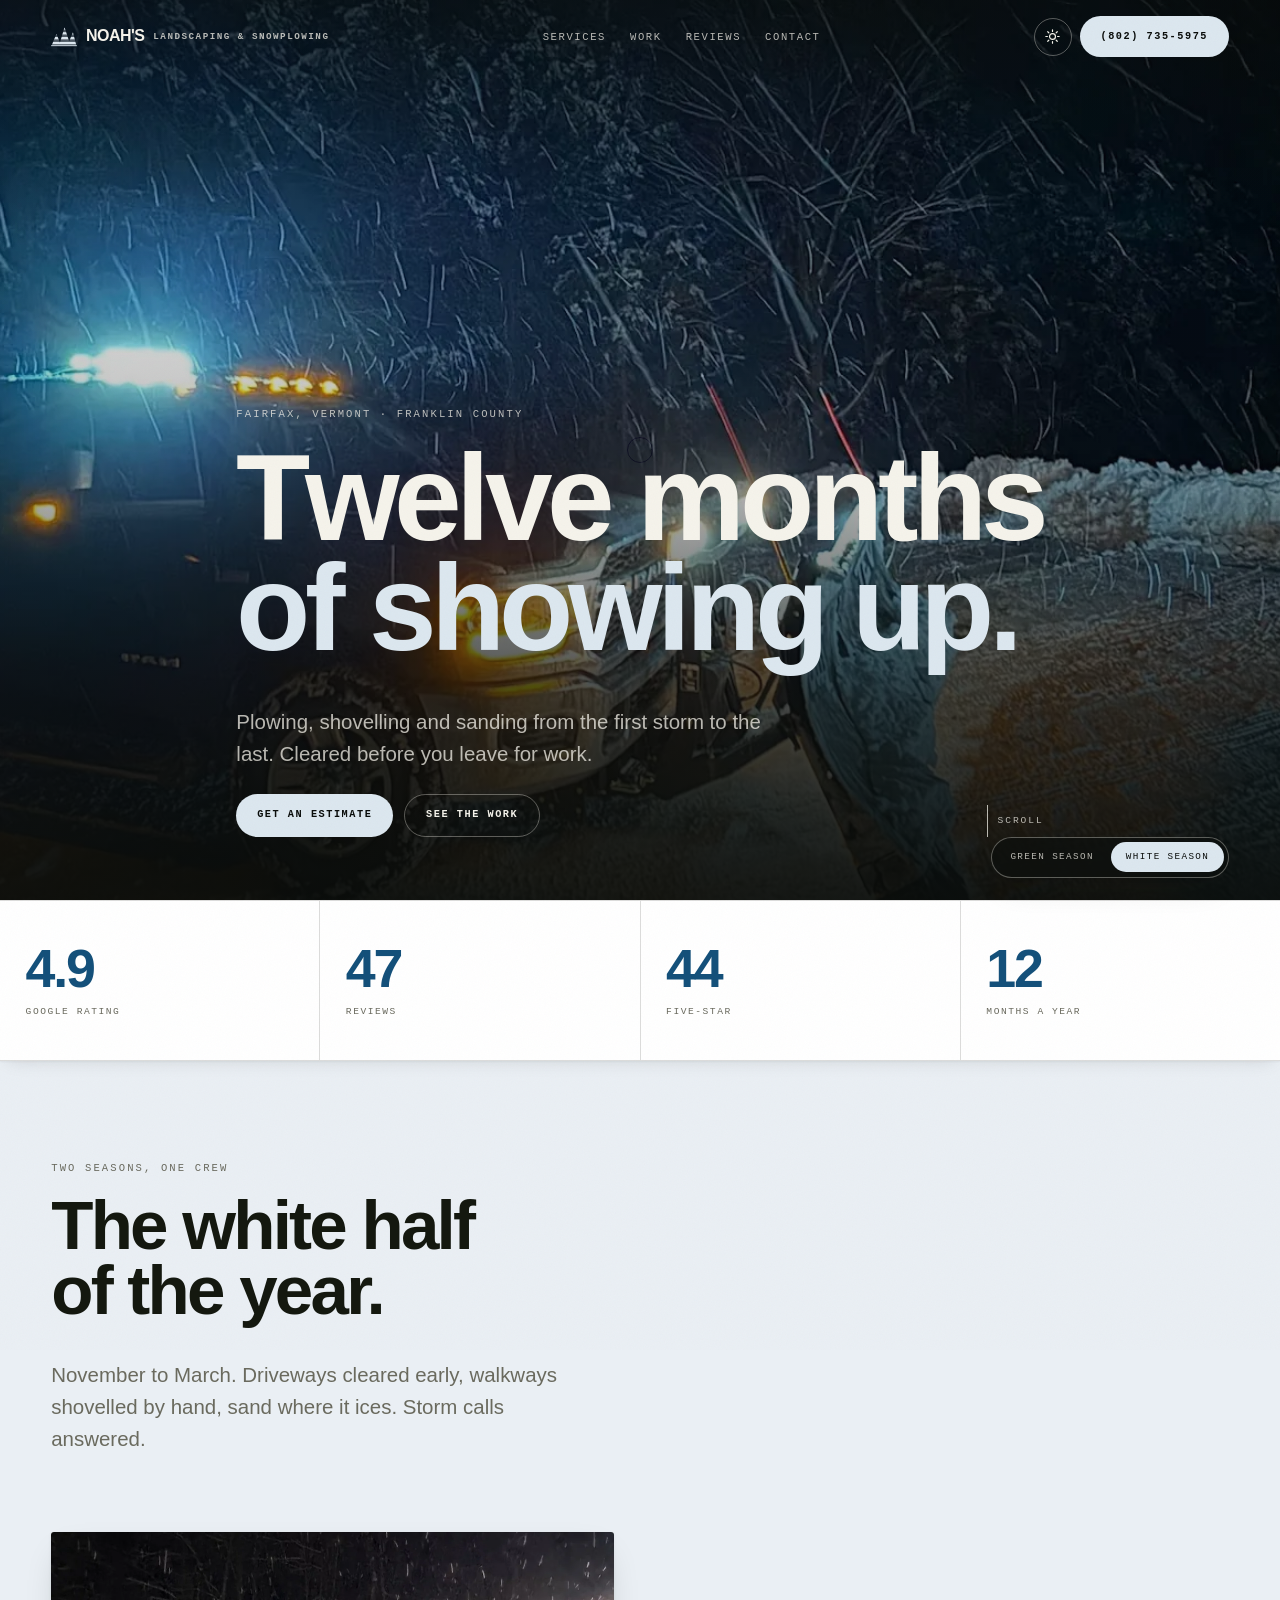
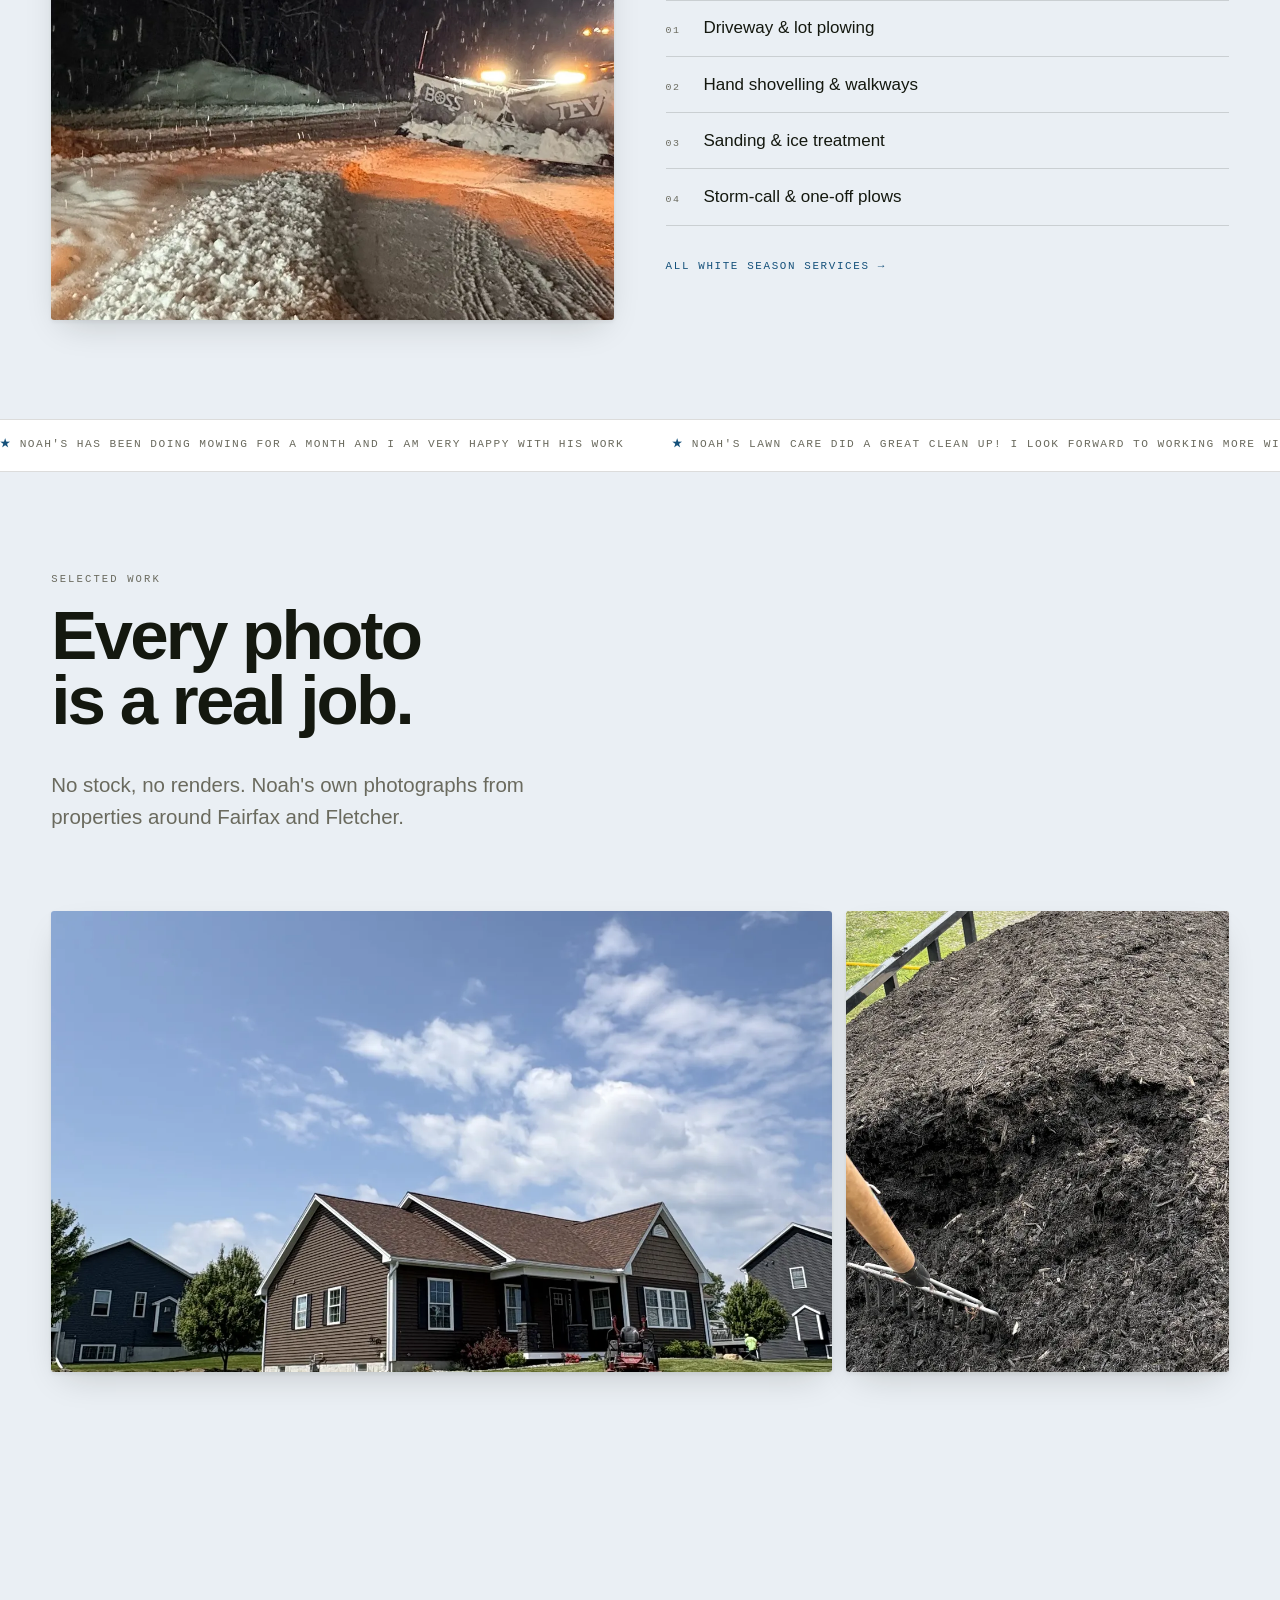
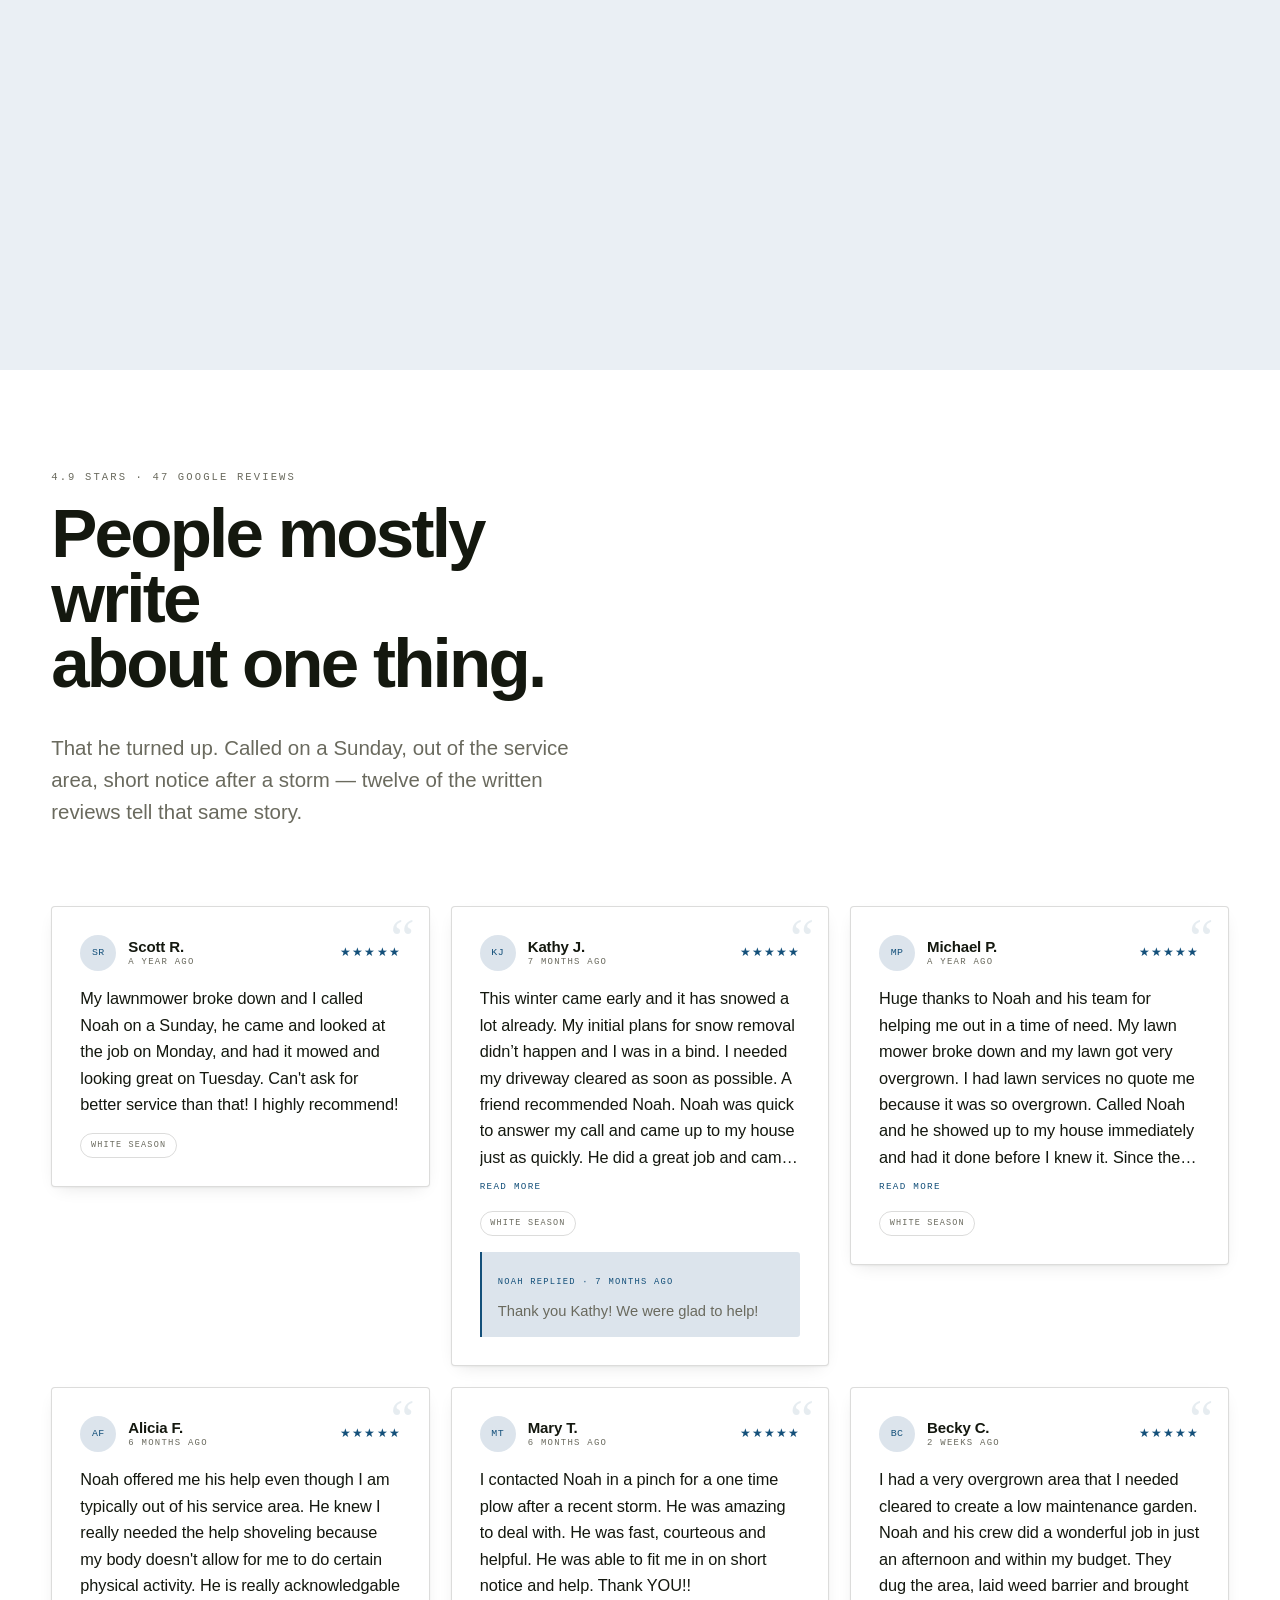
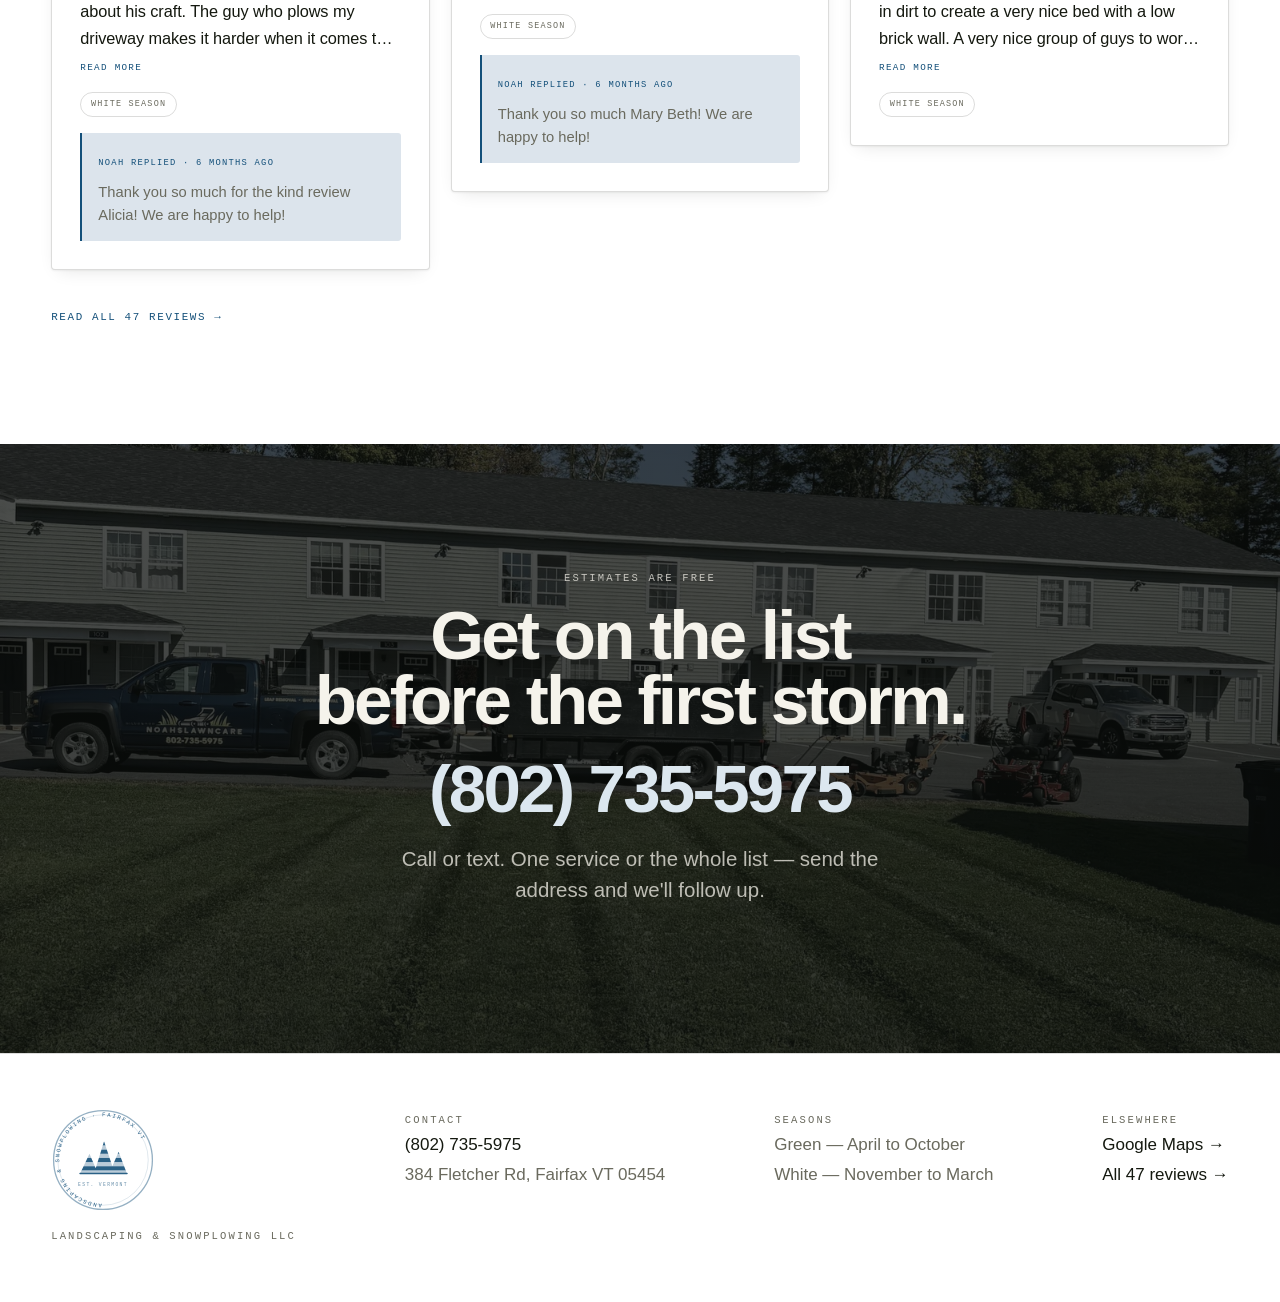
==== site/index.html @ ab706351 "Brand, site and CRM for Noah's Landscaping & Snowplowing Public site (static, 5 pages, no framework " ====
<!doctype html>
<html lang="en" data-season="green" data-theme="dark">
<head>
<meta charset="utf-8">
<meta name="viewport" content="width=device-width,initial-scale=1">
<title>Twelve months of showing up · Noah's Landscaping &amp; Snowplowing</title>
<meta name="description" content="Lawn care, beds and cleanups from April. Plowing and shovelling all winter. One crew, twelve months, Fairfax Vermont.">
<meta property="og:title" content="Twelve months of showing up · Noah's Landscaping &amp; Snowplowing">
<meta property="og:description" content="Lawn care, beds and cleanups from April. Plowing and shovelling all winter. One crew, twelve months, Fairfax Vermont.">
<meta property="og:image" content="media/hero/hero-poster.webp">
<link rel="stylesheet" href="assets/app.css?v=acdad074">
<link rel="icon" href="data:image/svg+xml,%3Csvg%20xmlns%3D%22http%3A//www.w3.org/2000/svg%22%20viewBox%3D%220%200%2032%2032%22%20fill%3D%22none%22%3E%3Cdefs%3E%3CclipPath%20id%3D%22f%22%3E%3Cpath%20d%3D%22M1%2C26%20L10%2C9%20L16%2C22%20L22%2C4%20L31%2C26%20Z%22/%3E%3C/clipPath%3E%3C/defs%3E%3Cg%20clip-path%3D%22url%28%23f%29%22%20fill%3D%22%235E9E1A%22%3E%3Crect%20x%3D%220%22%20y%3D%223%22%20width%3D%2232%22%20height%3D%226%22/%3E%3Crect%20x%3D%220%22%20y%3D%229%22%20width%3D%2232%22%20height%3D%226%22%20opacity%3D%22.33%22/%3E%3Crect%20x%3D%220%22%20y%3D%2215%22%20width%3D%2232%22%20height%3D%226%22/%3E%3Crect%20x%3D%220%22%20y%3D%2221%22%20width%3D%2232%22%20height%3D%225%22%20opacity%3D%22.33%22/%3E%3C/g%3E%3Cpath%20d%3D%22M1%2C28.5%20L31%2C28.5%22%20stroke%3D%22%235E9E1A%22%20stroke-width%3D%222.6%22%20stroke-linecap%3D%22round%22/%3E%3C/svg%3E">
<script>
/* set theme + season before paint so there is no flash */
(function(){var d=document.documentElement;try{
  var t=localStorage.getItem('noah-theme'); if(!t)t=matchMedia('(prefers-color-scheme: light)').matches?'light':'dark';
  d.dataset.theme=t;
  var s=localStorage.getItem('noah-season'); if(!s){var m=new Date().getMonth();s=(m>=10||m<=2)?'white':'green';}
  d.dataset.season=s;
}catch(e){}})();
</script>
</head>
<body data-page="index">
<div class="grain" aria-hidden="true"></div>
<a class="skip" href="#main">Skip to content</a>

<header class="nav">
  <a class="brand" href="index.html"><svg class="brand-mark" xmlns="http://www.w3.org/2000/svg" viewBox="0 0 96 96" fill="none" role="img" aria-label="Noah's — the Green Mountains, mowed">
  <defs><clipPath id="clip-mark"><path d="M2,80 L20,36 L33,68 L50,12 L67,64 L81,30 L94,80 Z"/></clipPath></defs>
  <g clip-path="url(#clip-mark)"><rect x="0" y="12" width="220" height="9" fill="currentColor" opacity="1"/><rect x="0" y="21" width="220" height="9" fill="currentColor" opacity=".32"/><rect x="0" y="30" width="220" height="9" fill="currentColor" opacity="1"/><rect x="0" y="39" width="220" height="9" fill="currentColor" opacity=".32"/><rect x="0" y="48" width="220" height="9" fill="currentColor" opacity="1"/><rect x="0" y="57" width="220" height="9" fill="currentColor" opacity=".32"/><rect x="0" y="66" width="220" height="9" fill="currentColor" opacity="1"/><rect x="0" y="75" width="220" height="5" fill="currentColor" opacity=".32"/></g>
  <path d="M2,80 L94,80" stroke="currentColor" stroke-width="3.4" stroke-linecap="round"/>
</svg><b>NOAH'S</b><span>Landscaping &amp; Snowplowing</span></a>
  <nav class="nav-links" aria-label="Main"><a href="services.html">Services</a><a href="work.html">Work</a><a href="reviews.html">Reviews</a><a href="contact.html">Contact</a></nav>
  <div class="nav-tools">
    <button class="icon-btn" id="theme-toggle" aria-label="Switch between light and dark mode">
      <svg viewBox="0 0 24 24" width="17" height="17" fill="none" stroke="currentColor" stroke-width="1.7" aria-hidden="true">
        <circle class="i-sun" cx="12" cy="12" r="4.2"/>
        <g class="i-sun" stroke-linecap="round"><path d="M12 2.6v2.2M12 19.2v2.2M2.6 12h2.2M19.2 12h2.2M5.3 5.3l1.6 1.6M17.1 17.1l1.6 1.6M18.7 5.3l-1.6 1.6M6.9 17.1l-1.6 1.6"/></g>
        <path class="i-moon" d="M20 14.2A8.2 8.2 0 0 1 9.8 4 8.4 8.4 0 1 0 20 14.2Z"/>
      </svg>
    </button>
    <a class="btn" href="tel:+18027355975">(802) 735-5975</a>
    <button class="icon-btn menu-btn" id="menu-toggle" aria-label="Menu" aria-expanded="false">
      <svg viewBox="0 0 24 24" width="18" height="18" fill="none" stroke="currentColor" stroke-width="1.7" aria-hidden="true"><path d="M3 7h18M3 12h18M3 17h18"/></svg>
    </button>
  </div>
</header>
<div class="mobile-menu" id="mobile-menu" hidden><a href="services.html">Services</a><a href="work.html">Work</a><a href="reviews.html">Reviews</a><a href="contact.html">Contact</a></div>

<div class="seasons" role="group" aria-label="Choose season">
  <button data-season-btn="green" aria-pressed="true">Green season</button>
  <button data-season-btn="white" aria-pressed="false">White season</button>
</div>

<main id="main">
<section class="hero" id="top">
  <div class="hero-media">
    <video src="media/hero/hero.mp4" poster="media/hero/hero-poster.webp" autoplay muted loop playsinline></video>
    <img src="media/work/winter-plow.webp" alt="Plow truck clearing a Vermont driveway at night in falling snow">
  </div>
  <div class="wrap hero-inner">
    <p class="eyebrow rv">Fairfax, Vermont · Franklin County</p>
    <h1 class="display split">
      <span data-line>Twelve months</span>
      <span data-line class="l2">of showing up.</span>
    </h1>
    <div class="hero-sub">
      <div>
        <p class="lede rv d1" data-when="green">Mowing, beds, mulch and cleanups from April through October. The lawn people who actually call back.</p>
        <p class="lede rv d1" data-when="white">Plowing, shovelling and sanding from the first storm to the last. Cleared before you leave for work.</p>
        <div class="hero-cta rv d2">
          <a class="btn" href="contact.html">Get an estimate</a>
          <a class="btn ghost" href="work.html">See the work</a>
        </div>
      </div>
      <div class="scroll-hint rv d3"><i></i> Scroll</div>
    </div>
  </div>
</section>

<section class="proof">
  <div class="proof-grid">
    <div class="proof-cell"><div class="proof-n"><span data-count="4.9">0.0</span></div><div class="proof-l">Google rating</div></div>
    <div class="proof-cell"><div class="proof-n"><span data-count="47">0</span></div><div class="proof-l">Reviews</div></div>
    <div class="proof-cell"><div class="proof-n"><span data-count="44">0</span></div><div class="proof-l">Five-star</div></div>
    <div class="proof-cell"><div class="proof-n"><span data-count="12">0</span></div><div class="proof-l">Months a year</div></div>
  </div>
</section>

<section class="sec wrap">
  <div class="sec-head">
    <p class="eyebrow rv">Two seasons, one crew</p>
    <h2 class="h2 rv d1" data-when="green">The green half<br>of the year.</h2>
    <h2 class="h2 rv d1" data-when="white">The white half<br>of the year.</h2>
    <p class="lede rv d2" data-when="green">April to October. Weekly mowing that leaves a stripe, beds edged and mulched, and the cleanups nobody else wants to quote.</p>
    <p class="lede rv d2" data-when="white">November to March. Driveways cleared early, walkways shovelled by hand, sand where it ices. Storm calls answered.</p>
  </div>
  <div class="panel" data-when="green">
    <div class="panel-media rv" data-par="20"><img src="media/work/green-stripes.webp" alt="Freshly striped lawn with zero-turn mower"></div>
    <div>
      <ol class="svc rv d1">
        <li><span class="n">01</span><span>Weekly &amp; biweekly mowing</span></li>
        <li><span class="n">02</span><span>Trimming &amp; weed whacking</span></li>
        <li><span class="n">03</span><span>Bed edging, mulch &amp; stone</span></li>
        <li><span class="n">04</span><span>Spring &amp; fall cleanups</span></li>
      </ol>
      <a class="lnk rv d2" href="services.html">All green season services →</a>
    </div>
  </div>
  <div class="panel" data-when="white" hidden>
    <div class="panel-media rv" data-par="20"><img src="media/work/winter-bank.webp" alt="Plow truck pushing a snow bank at night"></div>
    <div>
      <ol class="svc rv d1">
        <li><span class="n">01</span><span>Driveway &amp; lot plowing</span></li>
        <li><span class="n">02</span><span>Hand shovelling &amp; walkways</span></li>
        <li><span class="n">03</span><span>Sanding &amp; ice treatment</span></li>
        <li><span class="n">04</span><span>Storm-call &amp; one-off plows</span></li>
      </ol>
      <a class="lnk rv d2" href="services.html">All white season services →</a>
    </div>
  </div>
</section>

<div class="marq" aria-hidden="true"><div class="marq-track"><span><b>★</b> Noah&#x27;s has been doing mowing for a month and I am very happy with his work</span><span><b>★</b> Noah&#x27;s lawn care did a great clean up! I look forward to working more with him</span><span><b>★</b> Noah’s Lawn Care is consistent and efficient. They do a great job on my hilly lawn</span><span><b>★</b> Noah’s lawn service maintained our lawn to our expectations</span><span><b>★</b> Really great, good quality work. Very nice guy!</span><span><b>★</b> Did a very nice on my lawn very fast and detailed!</span><span><b>★</b> Great services! Fast and friendly! Thanks again</span><span><b>★</b> Does good work gets the job done on time</span><span><b>★</b> Excellent services,,very reliable 😃 …</span><span><b>★</b> This dude does phenomenal work!</span><span><b>★</b> Noah&#x27;s has been doing mowing for a month and I am very happy with his work</span><span><b>★</b> Noah&#x27;s lawn care did a great clean up! I look forward to working more with him</span><span><b>★</b> Noah’s Lawn Care is consistent and efficient. They do a great job on my hilly lawn</span><span><b>★</b> Noah’s lawn service maintained our lawn to our expectations</span><span><b>★</b> Really great, good quality work. Very nice guy!</span><span><b>★</b> Did a very nice on my lawn very fast and detailed!</span><span><b>★</b> Great services! Fast and friendly! Thanks again</span><span><b>★</b> Does good work gets the job done on time</span><span><b>★</b> Excellent services,,very reliable 😃 …</span><span><b>★</b> This dude does phenomenal work!</span></div></div>

<section class="sec wrap">
  <div class="sec-head">
    <p class="eyebrow rv">Selected work</p>
    <h2 class="h2 rv d1">Every photo<br>is a real job.</h2>
    <p class="lede rv d2">No stock, no renders. Noah's own photographs from properties around Fairfax and Fletcher.</p>
  </div>
  <div class="work">
    <figure class="tile c8 h-lg rv" data-par="16"><img src="media/work/green-house.webp" loading="lazy" alt="Home with freshly striped lawn"><figcaption>Weekly mowing · Fairfax</figcaption></figure>
    <figure class="tile c4 h-lg rv d1" data-par="16"><img src="media/work/craft-mulch.webp" loading="lazy" alt="Pitchfork lifting shredded bark mulch"><figcaption>Mulch by the yard</figcaption></figure>
    <figure class="tile c4 h-md rv" data-par="22"><img src="media/work/green-beds-after.webp" loading="lazy" alt="Fresh mulch beds at a blue Victorian house"><figcaption>Beds &amp; edging</figcaption></figure>
    <figure class="tile c4 h-md rv d1" data-par="22"><img src="media/work/winter-plow.webp" loading="lazy" alt="Plow truck at night in falling snow"><figcaption>Storm call</figcaption></figure>
    <figure class="tile c4 h-md rv d2" data-par="22"><img src="media/work/green-vista.webp" loading="lazy" alt="Striped lawn with mountain view"><figcaption>Full property care</figcaption></figure>
  </div>
  <p class="rv" style="margin-top:2rem"><a class="lnk" href="work.html">See the full gallery →</a></p>
</section>

<section class="sec wrap alt">
  <div class="sec-head">
    <p class="eyebrow rv">4.9 stars · 47 Google reviews</p>
    <h2 class="h2 rv d1">People mostly write<br>about one thing.</h2>
    <p class="lede rv d2">That he turned up. Called on a Sunday, out of the service area, short notice after a storm — twelve of the written reviews tell that same story.</p>
  </div>
  <div class="rev-grid"><article class="rev rv" data-rating="5" data-tag="White season"><header class="rev-top"><span class="rev-av" aria-hidden="true">SR</span><span class="rev-id"><b>Scott R.</b><span class="rev-meta">a year ago</span></span><span class="rev-stars" aria-label="5 out of 5">★★★★★</span></header><blockquote class="rev-body">My lawnmower broke down and I called Noah on a Sunday, he came and looked at the job on Monday, and had it mowed and looking great on Tuesday. Can&#x27;t ask for better service than that! I highly recommend!</blockquote><footer class="rev-foot"><span class="rev-chip">White season</span></footer></article>
<article class="rev rv" data-rating="5" data-tag="White season"><header class="rev-top"><span class="rev-av" aria-hidden="true">KJ</span><span class="rev-id"><b>Kathy J.</b><span class="rev-meta">7 months ago</span></span><span class="rev-stars" aria-label="5 out of 5">★★★★★</span></header><blockquote class="rev-body is-long">This winter came early and it has snowed a lot already. My initial plans for snow removal didn’t happen and I was in a bind. I needed my driveway cleared as soon as possible. A friend recommended Noah. Noah was quick to answer my call and came up to my house just as quickly. He did a great job and came right back out after it snowed a bunch again. His rates are reasonable, he is conscientious, and his work is good.</blockquote><button class="rev-more" type="button">Read more</button><footer class="rev-foot"><span class="rev-chip">White season</span></footer><div class="rev-reply"><span class="rev-reply-t">Noah replied · 7 months ago</span><p>Thank you Kathy! We were glad to help!</p></div></article>
<article class="rev rv" data-rating="5" data-tag="White season"><header class="rev-top"><span class="rev-av" aria-hidden="true">MP</span><span class="rev-id"><b>Michael P.</b><span class="rev-meta">a year ago</span></span><span class="rev-stars" aria-label="5 out of 5">★★★★★</span></header><blockquote class="rev-body is-long">Huge thanks to Noah and his team for helping me out in a time of need. My lawn mower broke down and my lawn got very overgrown. I had lawn services no quote me because it was so overgrown. Called Noah and he showed up to my house immediately and had it done before I knew it. Since then Noah and his crew have been maintaining my lawn and I couldn&#x27;t be happier. Thank you Noah a million times over!!!</blockquote><button class="rev-more" type="button">Read more</button><footer class="rev-foot"><span class="rev-chip">White season</span></footer></article>
<article class="rev rv" data-rating="5" data-tag="White season"><header class="rev-top"><span class="rev-av" aria-hidden="true">AF</span><span class="rev-id"><b>Alicia F.</b><span class="rev-meta">6 months ago</span></span><span class="rev-stars" aria-label="5 out of 5">★★★★★</span></header><blockquote class="rev-body is-long">Noah offered me his help even though I am typically out of his service area. He knew I really needed the help shoveling because my body doesn&#x27;t allow for me to do certain physical activity. He is really acknowledgable about his craft. The guy who plows my driveway makes it harder when it comes to shoveling because snow is building up making my driveway and pathways smaller. Noah gave me advice and now I can have a conversation and better game plan with my plower. Noah and his team are coming back to do more shoveling for me tomorrow and I am excited to come home from work and find more areas that I can finally get access to. I highly reccomend Noah. He gladly gets the job done! Thank you, Noah!!!</blockquote><button class="rev-more" type="button">Read more</button><footer class="rev-foot"><span class="rev-chip">White season</span></footer><div class="rev-reply"><span class="rev-reply-t">Noah replied · 6 months ago</span><p>Thank you so much for the kind review Alicia! We are happy to help!</p></div></article>
<article class="rev rv" data-rating="5" data-tag="White season"><header class="rev-top"><span class="rev-av" aria-hidden="true">MT</span><span class="rev-id"><b>Mary T.</b><span class="rev-meta">6 months ago</span></span><span class="rev-stars" aria-label="5 out of 5">★★★★★</span></header><blockquote class="rev-body">I contacted Noah in a pinch for a one time plow after a recent storm. He was amazing to deal with. He was fast, courteous and helpful. He was able to fit me in on short notice and help. Thank YOU!!</blockquote><footer class="rev-foot"><span class="rev-chip">White season</span></footer><div class="rev-reply"><span class="rev-reply-t">Noah replied · 6 months ago</span><p>Thank you so much Mary Beth! We are happy to help!</p></div></article>
<article class="rev rv" data-rating="5" data-tag="White season"><header class="rev-top"><span class="rev-av" aria-hidden="true">BC</span><span class="rev-id"><b>Becky C.</b><span class="rev-meta">2 weeks ago</span></span><span class="rev-stars" aria-label="5 out of 5">★★★★★</span></header><blockquote class="rev-body is-long">I had a very overgrown area that I needed cleared to create a low maintenance garden.  Noah and his crew did a wonderful job in just an afternoon and within my budget.  They dug the area, laid weed barrier and brought in dirt to create a very nice bed with a low brick wall.  A very nice group of guys to work with.  Highly recommend.</blockquote><button class="rev-more" type="button">Read more</button><footer class="rev-foot"><span class="rev-chip">White season</span></footer></article></div>
  <p class="rv" style="margin-top:2rem"><a class="lnk" href="reviews.html">Read all 47 reviews →</a></p>
</section>

<section class="cta">
  <div class="cta-bg"><img src="media/work/green-commercial.webp" alt=""></div>
  <div class="wrap">
    <p class="eyebrow rv">Estimates are free</p>
    <h2 class="h2 rv d1" data-when="green">Tell us what<br>the property needs.</h2>
    <h2 class="h2 rv d1" data-when="white">Get on the list<br>before the first storm.</h2>
    <a class="phone rv d2" href="tel:+18027355975">(802) 735-5975</a>
    <p class="lede rv d3 centered">Call or text. One service or the whole list — send the address and we'll follow up.</p>
  </div>
</section>

</main>

<footer class="foot">
  <div class="wrap foot-grid">
    <div>
      <svg class="foot-badge" xmlns="http://www.w3.org/2000/svg" viewBox="0 0 200 200" fill="none" role="img" aria-label="Noah's Landscaping and Snowplowing, Fairfax Vermont">
  <defs>
    <clipPath id="clip-badge"><path d="M56,126 L74,88 L86,116 L102,64 L118,112 L130,84 L146,126 Z"/></clipPath>
    <path id="arc-badge" d="M100,184 A84,84 0 1,1 100.1,184"/>
  </defs>
  <circle cx="100" cy="100" r="95" stroke="currentColor" stroke-width="2.5" opacity=".5"/>
  <circle cx="100" cy="100" r="87" stroke="currentColor" stroke-width="1" opacity=".28"/>
  <g clip-path="url(#clip-badge)"><rect x="0" y="64" width="220" height="8" fill="currentColor" opacity="1"/><rect x="0" y="72" width="220" height="8" fill="currentColor" opacity=".32"/><rect x="0" y="80" width="220" height="8" fill="currentColor" opacity="1"/><rect x="0" y="88" width="220" height="8" fill="currentColor" opacity=".32"/><rect x="0" y="96" width="220" height="8" fill="currentColor" opacity="1"/><rect x="0" y="104" width="220" height="8" fill="currentColor" opacity=".32"/><rect x="0" y="112" width="220" height="8" fill="currentColor" opacity="1"/><rect x="0" y="120" width="220" height="6" fill="currentColor" opacity=".32"/></g>
  <path d="M56,126 L146,126" stroke="currentColor" stroke-width="3.2" stroke-linecap="round"/>
  <text font-family="ui-monospace,SFMono-Regular,Menlo,monospace" font-size="11" letter-spacing="3" fill="currentColor">
    <textPath href="#arc-badge" startOffset="25%" text-anchor="middle">NOAH'S · LANDSCAPING &amp; SNOWPLOWING · FAIRFAX VT</textPath>
  </text>
  <text x="100" y="150" text-anchor="middle" font-family="ui-monospace,SFMono-Regular,Menlo,monospace"
        font-size="9" letter-spacing="2.6" fill="currentColor" opacity=".72">EST. VERMONT</text>
</svg>
      <p class="eyebrow" style="margin-top:1rem">Landscaping &amp; Snowplowing LLC</p>
    </div>
    <div>
      <p class="eyebrow foot-h">Contact</p>
      <p><a href="tel:+18027355975">(802) 735-5975</a></p>
      <p class="dim">384 Fletcher Rd, Fairfax VT 05454</p>
    </div>
    <div>
      <p class="eyebrow foot-h">Seasons</p>
      <p class="dim">Green — April to October</p>
      <p class="dim">White — November to March</p>
    </div>
    <div>
      <p class="eyebrow foot-h">Elsewhere</p>
      <p><a href="https://www.google.com/maps/place/?q=place_id:ChIJpdoFAWQN3awR_P-K7BiMyyY" target="_blank" rel="noopener">Google Maps →</a></p>
      <p><a href="reviews.html">All 47 reviews →</a></p>
    </div>
  </div>
</footer>

<script src="assets/app.js?v=c8d72ec3"></script>
</body>
</html>
---- site/assets/app.css ----
/* =========================================================================
   Noah's Landscaping & Snowplowing
   Two independent axes:
     data-theme  = dark | light   → surfaces & text
     data-season = green | white  → accent & imagery
   All four combinations are defined. Colours sampled from Noah's own photos.
   ========================================================================= */

:root{
  --hiviz:#C8F250; --hiviz-dk:#3B650F;   /* crew hi-vis, and a readable version for paper */
  --snow:#DCE7EF;  --snow-dk:#17527B;
  --amber:#F2A03D; --moss:#3E5641;

  --display:ui-sans-serif,-apple-system,BlinkMacSystemFont,"Helvetica Neue",Segoe UI,Arial,sans-serif;
  --mono:ui-monospace,"SF Mono",SFMono-Regular,Menlo,Consolas,monospace;
  --pad:clamp(1.15rem,4vw,4.5rem);
  --maxw:1500px;
  --ease:cubic-bezier(.22,.61,.36,1);
}

/* ---- theme: dark ---- */
[data-theme="dark"]{
  --bg:#0C100E; --bg-2:#141A17; --bg-3:#1C2420;
  --fg:#F1EFE6; --muted:#8C8A7E;
  --line:color-mix(in srgb,var(--fg) 13%,transparent);
  --on-accent:#0C100E;
  --shade:color-mix(in srgb,#000 74%,transparent);
}
[data-theme="dark"][data-season="white"]{ --bg:#080C11; --bg-2:#101720; --bg-3:#182230; }

/* ---- theme: light ---- */
[data-theme="light"]{
  --bg:#F2F0E7; --bg-2:#E9E6DA; --bg-3:#DFDBCC;
  --fg:#14180F; --muted:#6A6A5E;
  --line:color-mix(in srgb,var(--fg) 15%,transparent);
  --on-accent:#F6F5EE;
  --shade:color-mix(in srgb,#0C100E 62%,transparent);
}
[data-theme="light"][data-season="white"]{ --bg:#EAEFF4; --bg-2:#FFFFFF; --bg-3:#DCE4EC; }

/* ---- accent from season × theme ---- */
[data-season="green"][data-theme="dark"]{ --accent:var(--hiviz) }
[data-season="green"][data-theme="light"]{ --accent:var(--hiviz-dk) }
[data-season="white"][data-theme="dark"]{ --accent:var(--snow) }
[data-season="white"][data-theme="light"]{ --accent:var(--snow-dk) }

*,*::before,*::after{box-sizing:border-box}
html{-webkit-text-size-adjust:100%; scroll-behavior:smooth}
body{
  margin:0; background:var(--bg); color:var(--fg);
  font-family:var(--display); font-size:17px; line-height:1.55;
  -webkit-font-smoothing:antialiased; overflow-x:hidden;
  transition:background .7s var(--ease), color .7s var(--ease);
}
img,video,svg{max-width:100%; display:block}
a{color:inherit; text-decoration:none}
button{font:inherit; color:inherit; background:none; border:0; cursor:pointer}
::selection{background:var(--accent); color:var(--on-accent)}
:focus-visible{outline:2px solid var(--accent); outline-offset:3px; border-radius:2px}
[hidden]{display:none !important}
.skip{position:absolute; left:-9999px}
.skip:focus{left:var(--pad); top:.6rem; z-index:1000; background:var(--accent); color:var(--on-accent); padding:.6rem 1rem; border-radius:999px}

/* ---- grain ---- */
.grain{
  position:fixed; inset:-50%; z-index:9998; pointer-events:none; opacity:.05;
  background-image:url("data:image/svg+xml;utf8,<svg xmlns='http://www.w3.org/2000/svg' width='220' height='220'><filter id='n'><feTurbulence type='fractalNoise' baseFrequency='.82' numOctaves='4' stitchTiles='stitch'/></filter><rect width='220' height='220' filter='url(%23n)'/></svg>");
  animation:grain 700ms steps(2,end) infinite;
}
[data-theme="light"] .grain{opacity:.035; mix-blend-mode:multiply}
@keyframes grain{0%{transform:translate(0,0)}50%{transform:translate(-2%,1.5%)}100%{transform:translate(1%,-1%)}}

.cursor{
  position:fixed; top:0; left:0; width:26px; height:26px; border-radius:50%;
  border:1px solid var(--fg); mix-blend-mode:difference; z-index:9999;
  pointer-events:none; transform:translate(-50%,-50%);
  transition:width .3s var(--ease),height .3s var(--ease),background .3s var(--ease);
}
.cursor.is-lg{width:70px; height:70px; background:var(--fg)}
@media (hover:none),(pointer:coarse){.cursor{display:none}}

/* ---- type ---- */
.eyebrow{font-family:var(--mono); font-size:.66rem; letter-spacing:.2em; text-transform:uppercase; color:var(--muted); margin:0}
.display{font-weight:800; letter-spacing:-.045em; line-height:.9; margin:0; font-size:clamp(2.8rem,9.5vw,9.5rem)}
.h1{font-weight:800; letter-spacing:-.045em; line-height:.92; margin:.6rem 0 0; font-size:clamp(2.4rem,7vw,6.4rem)}
.h2{font-weight:800; letter-spacing:-.04em; line-height:.94; margin:0; font-size:clamp(2rem,5.4vw,4.8rem)}
.h3{font-weight:800; letter-spacing:-.03em; line-height:1.04; margin:.5rem 0 1.2rem; font-size:clamp(1.3rem,2.4vw,2rem)}
.display span[data-line],.h1 span[data-line]{display:block}
.lede{font-size:clamp(1.02rem,1.6vw,1.35rem); color:var(--muted); max-width:48ch; line-height:1.55}
.lede.centered{margin-inline:auto}
.dim{color:var(--muted)}
.l2{color:var(--accent)}
.lnk{font-family:var(--mono); font-size:.68rem; letter-spacing:.15em; text-transform:uppercase; color:var(--accent); border-bottom:1px solid transparent; transition:border-color .3s}
.lnk:hover{border-color:currentColor}

.split .ch{display:inline-block; transform:translateY(1.05em); opacity:0; will-change:transform}
.split.in .ch{transform:none; opacity:1; transition:transform .95s var(--ease), opacity .7s var(--ease); transition-delay:calc(var(--i) * 24ms)}
.rv{opacity:0; transform:translateY(24px); transition:opacity .85s var(--ease), transform .85s var(--ease)}
.rv.in{opacity:1; transform:none}
.rv.d1{transition-delay:.09s}.rv.d2{transition-delay:.18s}.rv.d3{transition-delay:.27s}

.wrap{max-width:var(--maxw); margin-inline:auto; padding-inline:var(--pad)}
.sec{padding-block:clamp(4rem,11vh,8.5rem)}
.sec.alt{background:var(--bg-2)}
.sec.alt{padding-inline:var(--pad); max-width:none}
.sec-head{display:grid; gap:1rem; margin-bottom:clamp(2rem,5vw,3.6rem); max-width:60ch}

/* ---- nav ---- */
.nav{
  position:fixed; inset:0 0 auto 0; z-index:900; display:flex; align-items:center;
  justify-content:space-between; gap:1rem; padding:1rem var(--pad);
  transition:background .5s var(--ease), backdrop-filter .5s;
}
.nav.stuck{background:color-mix(in srgb,var(--bg) 84%,transparent); backdrop-filter:blur(14px); border-bottom:1px solid var(--line)}
.brand{display:flex; align-items:baseline; gap:.5rem; font-weight:800; letter-spacing:-.03em}
.brand b{font-size:1rem}
.brand span{font-family:var(--mono); font-size:.58rem; letter-spacing:.16em; text-transform:uppercase; color:var(--muted)}
.nav-links{display:flex; gap:1.5rem; font-family:var(--mono); font-size:.66rem; letter-spacing:.15em; text-transform:uppercase}
.nav-links a{color:var(--muted); transition:color .3s}
.nav-links a:hover,.nav-links a.is-on{color:var(--accent)}
.nav-tools{display:flex; align-items:center; gap:.5rem}
.icon-btn{
  display:grid; place-items:center; width:38px; height:38px; border-radius:999px;
  border:1px solid var(--line); color:var(--fg); transition:.3s var(--ease);
}
.icon-btn:hover{border-color:var(--accent); color:var(--accent)}
.menu-btn{display:none}
[data-theme="dark"] .i-sun{display:none}
[data-theme="light"] .i-moon{display:none}

.btn{
  display:inline-flex; align-items:center; gap:.5rem; padding:.8rem 1.3rem; border-radius:999px;
  background:var(--accent); color:var(--on-accent); font-family:var(--mono); font-size:.64rem;
  letter-spacing:.15em; text-transform:uppercase; font-weight:600; white-space:nowrap;
  transition:transform .35s var(--ease), filter .35s;
}
.btn:hover{transform:translateY(-2px); filter:brightness(1.08)}
.btn.ghost{background:transparent; color:var(--fg); border:1px solid var(--line)}
.btn.ghost:hover{border-color:var(--accent); color:var(--accent)}

.mobile-menu{
  position:fixed; inset:64px 0 auto 0; z-index:899; display:grid; gap:.2rem;
  padding:1rem var(--pad) 1.6rem; background:var(--bg-2); border-bottom:1px solid var(--line);
}
.mobile-menu a{font-family:var(--mono); font-size:.8rem; letter-spacing:.14em; text-transform:uppercase; padding:.7rem 0; border-bottom:1px solid var(--line); color:var(--muted)}
.mobile-menu a.is-on{color:var(--accent)}
@media (max-width:900px){
  .nav-links{display:none}
  .menu-btn{display:grid}
}
@media (min-width:901px){.mobile-menu{display:none !important}}

/* ---- season switch ---- */
.seasons{
  position:fixed; z-index:901; right:var(--pad); bottom:1.4rem; display:flex; gap:.2rem; padding:.26rem;
  border-radius:999px; background:color-mix(in srgb,var(--bg-2) 90%,transparent);
  border:1px solid var(--line); backdrop-filter:blur(14px);
}
.seasons button{padding:.5rem .9rem; border-radius:999px; font-family:var(--mono); font-size:.58rem; letter-spacing:.15em; text-transform:uppercase; color:var(--muted); transition:.4s}
.seasons button[aria-pressed="true"]{background:var(--accent); color:var(--on-accent)}
@media (max-width:620px){
  .brand span{display:none}
  .btn{padding:.65rem .95rem; font-size:.58rem; letter-spacing:.11em}
  .seasons{right:50%; transform:translateX(50%); bottom:1rem}
  .seasons button{padding:.48rem .75rem; font-size:.55rem}
}

/* ---- hero ---- */
.hero{min-height:100svh; display:grid; align-items:end; padding-bottom:clamp(2rem,7vh,5rem); overflow:hidden; position:relative}
.hero-media{position:absolute; inset:0; z-index:0}
.hero-media video,.hero-media img{width:100%; height:100%; object-fit:cover}
.hero-media img{opacity:0; position:absolute; inset:0; transform:scale(1.06); animation:kb 26s ease-in-out infinite alternate; transition:opacity 1.1s var(--ease)}
.hero-media video{transition:opacity 1.1s var(--ease)}
[data-season="white"] .hero-media img{opacity:1}
[data-season="white"] .hero-media video{opacity:0}
@keyframes kb{to{transform:scale(1.16)}}
.hero::after{
  content:""; position:absolute; inset:0; z-index:1; pointer-events:none;
  background:linear-gradient(180deg,color-mix(in srgb,var(--bg) 70%,transparent) 0%,transparent 32%,color-mix(in srgb,var(--bg) 45%,transparent) 60%,var(--bg) 98%);
}
.hero-inner{position:relative; z-index:2; display:grid; gap:1.4rem}
.hero-sub{display:flex; flex-wrap:wrap; gap:1.4rem 2.4rem; align-items:flex-end; justify-content:space-between}
.hero-cta{display:flex; gap:.7rem; flex-wrap:wrap; margin-top:1.5rem}
.scroll-hint{font-family:var(--mono); font-size:.6rem; letter-spacing:.2em; text-transform:uppercase; color:var(--muted); display:flex; align-items:center; gap:.6rem}
.scroll-hint i{display:block; width:1px; height:32px; background:currentColor; animation:drop 2.1s var(--ease) infinite}
@keyframes drop{0%{transform:scaleY(0);transform-origin:top}45%{transform:scaleY(1);transform-origin:top}55%{transform:scaleY(1);transform-origin:bottom}100%{transform:scaleY(0);transform-origin:bottom}}

/* ---- page head (inner pages) ---- */
.phead{padding:clamp(7rem,16vh,11rem) 0 clamp(2rem,5vh,3.5rem); border-bottom:1px solid var(--line)}
.phead .lede{margin-top:1.4rem}

/* ---- proof ---- */
.proof{border-block:1px solid var(--line); background:var(--bg-2)}
.proof-grid{display:grid; grid-template-columns:repeat(4,1fr); gap:1px; background:var(--line)}
.proof-cell{background:var(--bg-2); padding:clamp(1.5rem,3.2vw,2.6rem) clamp(1rem,2vw,2rem)}
.proof-n{font-size:clamp(1.9rem,4.2vw,3.4rem); font-weight:800; letter-spacing:-.04em; line-height:1; color:var(--accent)}
.proof-l{font-family:var(--mono); font-size:.6rem; letter-spacing:.16em; text-transform:uppercase; color:var(--muted); margin-top:.55rem}
@media (max-width:820px){.proof-grid{grid-template-columns:repeat(2,1fr)}}

/* ---- panels & service lists ---- */
.panel{display:grid; grid-template-columns:1fr 1fr; gap:clamp(1.4rem,4vw,4rem); align-items:center}
@media (max-width:940px){.panel{grid-template-columns:1fr}}
.panel-media{position:relative; overflow:hidden; border-radius:3px; aspect-ratio:16/11; background:var(--bg-2)}
.panel-media img{width:100%; height:100%; object-fit:cover; transform:scale(1.12); transition:transform 1.4s var(--ease)}
.panel-media.in img{transform:scale(1)}
.svc{list-style:none; margin:1.6rem 0 1.6rem; padding:0; border-top:1px solid var(--line)}
.svc li{display:flex; align-items:baseline; gap:1rem; padding:.9rem 0; border-bottom:1px solid var(--line); transition:padding-left .4s var(--ease), color .4s}
.svc li:hover{padding-left:.65rem; color:var(--accent)}
.svc .n{font-family:var(--mono); font-size:.62rem; letter-spacing:.14em; color:var(--muted); min-width:2.2em}

.svc-grid{display:grid; grid-template-columns:repeat(auto-fit,minmax(280px,1fr)); gap:1px; background:var(--line); margin-top:clamp(2.5rem,6vw,4.5rem); border:1px solid var(--line)}
.svc-card{background:var(--bg); padding:clamp(1.6rem,3vw,2.4rem); transition:background .4s}
.svc-card:hover{background:var(--bg-2)}
.svc-card .n{font-family:var(--mono); font-size:.62rem; letter-spacing:.15em; color:var(--accent)}
.svc-card h3{margin:.8rem 0 .6rem; font-size:1.3rem; letter-spacing:-.02em; font-weight:800}
.svc-card p{margin:0; color:var(--muted); font-size:.97rem}

/* ---- work grid ---- */
.work{display:grid; grid-template-columns:repeat(12,1fr); gap:clamp(.5rem,1.1vw,1rem)}
.tile{position:relative; overflow:hidden; border-radius:3px; background:var(--bg-2); margin:0}
.tile img{width:100%; height:100%; object-fit:cover; transition:transform 1.3s var(--ease)}
.tile:hover img{transform:scale(1.05)}
.tile figcaption{
  position:absolute; left:0; right:0; bottom:0; padding:1rem 1.1rem;
  font-family:var(--mono); font-size:.6rem; letter-spacing:.14em; text-transform:uppercase;
  background:linear-gradient(transparent,var(--shade)); color:#F1EFE6;
  opacity:0; transform:translateY(8px); transition:.45s var(--ease);
}
.tile:hover figcaption{opacity:1; transform:none}
.c12{grid-column:span 12}.c8{grid-column:span 8}.c6{grid-column:span 6}.c4{grid-column:span 4}
.h-lg{height:clamp(320px,36vw,620px)}
.h-md{height:clamp(280px,32vw,520px)}
.h-sm{height:clamp(240px,26vw,420px)}
@media (max-width:820px){
  .c8,.c6,.c4{grid-column:span 12}
  .h-lg,.h-md,.h-sm{height:clamp(240px,58vw,380px)}
}

/* ---- marquee ---- */
.marq{overflow:hidden; border-block:1px solid var(--line); padding:1.05rem 0; background:var(--bg-2)}
.marq-track{display:flex; gap:3rem; width:max-content; animation:slide 46s linear infinite}
.marq:hover .marq-track{animation-play-state:paused}
.marq span{font-family:var(--mono); font-size:.7rem; letter-spacing:.13em; text-transform:uppercase; color:var(--muted); white-space:nowrap}
.marq span b{color:var(--accent)}
@keyframes slide{to{transform:translateX(-50%)}}

/* =========================  REVIEWS  ========================= */
.rev-grid{display:grid; grid-template-columns:repeat(auto-fit,minmax(320px,1fr)); gap:clamp(.8rem,1.6vw,1.3rem)}
.rev-layout{display:grid; grid-template-columns:minmax(300px,380px) 1fr; gap:clamp(1.6rem,4vw,4rem); align-items:start}
@media (max-width:1040px){.rev-layout{grid-template-columns:1fr}}
.rail-inner{position:sticky; top:96px; display:grid; gap:1.4rem}
@media (max-width:1040px){.rail-inner{position:static}}

.score{text-align:center; padding:1.6rem 1rem 1.4rem; background:var(--bg-2); border:1px solid var(--line); border-radius:3px}
.score-n{font-size:clamp(3rem,7vw,4.4rem); font-weight:800; letter-spacing:-.05em; line-height:1; color:var(--accent)}
.score-stars{color:var(--accent); letter-spacing:.22em; font-size:1rem; margin-top:.45rem}
.score-l{font-family:var(--mono); font-size:.6rem; letter-spacing:.16em; text-transform:uppercase; color:var(--muted); margin:.7rem 0 0}

.dist{display:grid; gap:.45rem; padding:1.2rem 1.3rem; background:var(--bg-2); border:1px solid var(--line); border-radius:3px}
.dist-row{display:grid; grid-template-columns:2.2rem 1fr 1.8rem; align-items:center; gap:.7rem; font-family:var(--mono); font-size:.62rem; color:var(--muted)}
.dist-bar{height:5px; border-radius:99px; background:var(--bg-3); overflow:hidden}
.dist-bar i{display:block; height:100%; width:0; background:var(--accent); border-radius:99px; transition:width 1.1s var(--ease)}
.dist.in .dist-bar i{width:var(--w)}
.dist-v{text-align:right; color:var(--fg)}

.rev-controls{display:flex; flex-wrap:wrap; gap:1rem; align-items:center; justify-content:space-between; margin-bottom:1.4rem}
.chips{display:flex; gap:.4rem; flex-wrap:wrap}
.chip{
  padding:.55rem 1rem; border-radius:999px; border:1px solid var(--line); color:var(--muted);
  font-family:var(--mono); font-size:.6rem; letter-spacing:.14em; text-transform:uppercase; transition:.3s var(--ease);
}
.chip b{color:var(--fg); font-weight:600}
.chip:hover{border-color:var(--accent); color:var(--accent)}
.chip.is-on{background:var(--accent); border-color:var(--accent); color:var(--on-accent)}
.chip.is-on b{color:var(--on-accent)}

/* real grid (correct reading order — CSS columns read top-to-bottom per
   column, which is wrong for a list). JS spans rows for a masonry fit. */
.rev-list{display:grid; grid-template-columns:repeat(auto-fill,minmax(330px,1fr));
  gap:clamp(.8rem,1.6vw,1.3rem); align-items:start}
.rev-list.masonry{grid-auto-rows:8px; align-items:stretch}
@media (max-width:820px){.rev-list{grid-template-columns:1fr}}

.rev{
  margin:0; padding:clamp(1.3rem,2.2vw,1.8rem);
  background:var(--bg-2); border:1px solid var(--line); border-radius:4px;
  transition:border-color .45s, transform .45s var(--ease);
  display:flex; flex-direction:column; align-self:start; position:relative;
}
/* quiet quote mark */
.rev::before{
  content:"\201C"; position:absolute; top:.35rem; right:.9rem; font-size:3.4rem; line-height:1;
  font-family:Georgia,serif; color:var(--accent); opacity:.14; pointer-events:none;
}
.rev:hover{border-color:color-mix(in srgb,var(--accent) 50%,transparent); transform:translateY(-2px)}
.rev-top{display:flex; align-items:center; gap:.75rem; margin-bottom:.9rem}
.rev-av{
  flex:0 0 auto; width:36px; height:36px; border-radius:50%; display:grid; place-items:center;
  background:var(--bg-3); color:var(--accent); font-family:var(--mono); font-size:.62rem; letter-spacing:.04em;
}
.rev-id{display:grid; line-height:1.25; flex:1 1 auto; min-width:0}
.rev-id b{font-size:.94rem; font-weight:700; letter-spacing:-.01em}
.rev-meta{font-family:var(--mono); font-size:.56rem; letter-spacing:.14em; text-transform:uppercase; color:var(--muted)}
.rev-stars{color:var(--accent); font-size:.72rem; letter-spacing:.1em; white-space:nowrap}
.rev-body{margin:0; font-size:1.02rem; line-height:1.62; letter-spacing:-.005em}
.rev-body.is-long{display:-webkit-box; -webkit-line-clamp:7; -webkit-box-orient:vertical; overflow:hidden}
.rev-body.open{-webkit-line-clamp:unset; display:block}
.rev-more{
  align-self:flex-start; margin-top:.6rem; padding:0; color:var(--accent);
  font-family:var(--mono); font-size:.58rem; letter-spacing:.14em; text-transform:uppercase;
  border-bottom:1px solid transparent; transition:border-color .3s;
}
.rev-more:hover{border-color:currentColor}
.rev-foot{display:flex; gap:.4rem; flex-wrap:wrap; margin-top:auto; padding-top:1rem}
.rev-chip{
  font-family:var(--mono); font-size:.53rem; letter-spacing:.14em; text-transform:uppercase;
  padding:.3rem .6rem; border-radius:999px; border:1px solid var(--line); color:var(--muted);
}
.rev-reply{margin-top:1rem; padding:.9rem 1rem; border-left:2px solid var(--accent); background:var(--bg-3); border-radius:0 3px 3px 0}
.rev-reply-t{font-family:var(--mono); font-size:.55rem; letter-spacing:.14em; text-transform:uppercase; color:var(--accent)}
.rev-reply p{margin:.45rem 0 0; font-size:.92rem; color:var(--muted); line-height:1.55}
.rev-note{margin-top:2rem; line-height:1.8}
.rev-note a{color:var(--accent)}
.rev-count{white-space:nowrap}

/* =========================  VERMONT MAP  ========================= */
.map-panel{padding:1.4rem; background:var(--bg-2); border:1px solid var(--line); border-radius:3px}
.vtmap{width:100%; height:auto; max-height:min(56vh,520px); margin:.8rem auto 0; overflow:visible}
.vt-shadow{fill:var(--accent); opacity:.16; filter:url(#mglow)}
.vt-fill{fill:var(--bg-3)}
.vt-stroke{fill:none; stroke:var(--accent); stroke-width:1.4; opacity:.75}
.vt-radius{fill:var(--accent); opacity:.10; stroke:var(--accent); stroke-opacity:.35; stroke-width:1; stroke-dasharray:4 5}

.pin{cursor:pointer; opacity:0; animation:pin-in .55s var(--ease) forwards; animation-delay:var(--d)}
@keyframes pin-in{to{opacity:1}}
.pin-halo{fill:var(--accent); opacity:0; transition:opacity .35s var(--ease), r .35s var(--ease)}
.pin-dot{fill:var(--bg); stroke:var(--accent); stroke-width:2; transition:.35s var(--ease)}
.pin-label{
  font-family:var(--mono); font-size:10.5px; letter-spacing:.09em; text-transform:uppercase;
  fill:var(--muted); transition:fill .35s, opacity .35s; pointer-events:none;
  paint-order:stroke; stroke:var(--bg); stroke-width:3px; stroke-linejoin:round;
}
/* the service towns all cluster in the north-west, so only the anchors stay
   labelled; the rest reveal on hover/focus to stop the labels colliding */
.pin--ask .pin-label{opacity:0}
.pin--ask:hover .pin-label,.pin--ask:focus .pin-label,.pin--ask.is-on .pin-label{opacity:1}
.pin--base .pin-dot{fill:var(--accent); stroke:var(--accent)}
.pin--base .pin-label{fill:var(--fg); font-weight:700}
.pin--core .pin-dot{fill:color-mix(in srgb,var(--accent) 55%,transparent)}
.pin--ask .pin-dot{stroke-dasharray:2.2 2.2}
.pin:hover .pin-halo,.pin:focus .pin-halo,.pin.is-on .pin-halo{opacity:.22}
.pin:hover .pin-dot,.pin:focus .pin-dot,.pin.is-on .pin-dot{fill:var(--accent); r:6.5}
.pin:hover .pin-label,.pin:focus .pin-label,.pin.is-on .pin-label{fill:var(--fg)}
.pin:focus{outline:none}

.map-legend{display:grid; gap:.4rem; margin-top:1rem; font-family:var(--mono); font-size:.56rem; letter-spacing:.13em; text-transform:uppercase; color:var(--muted)}
.map-legend span{display:flex; align-items:center; gap:.5rem}
.map-legend i{width:9px; height:9px; border-radius:50%; border:2px solid var(--accent); flex:0 0 auto}
.map-legend .k-base{background:var(--accent)}
.map-legend .k-core{background:color-mix(in srgb,var(--accent) 55%,transparent)}
.map-legend .k-ask{background:transparent; border-style:dotted}
.map-read{margin:.9rem 0 0; font-family:var(--mono); font-size:.6rem; letter-spacing:.1em; color:var(--fg); min-height:2.4em; line-height:1.5}
.map-read b{color:var(--accent)}

/* ---- contact ---- */
.contact-grid{display:grid; grid-template-columns:1fr minmax(320px,440px); gap:clamp(2rem,5vw,4.5rem); align-items:start}
@media (max-width:1040px){.contact-grid{grid-template-columns:1fr}}
.phone-xl{display:block; font-weight:800; letter-spacing:-.045em; line-height:1; font-size:clamp(2.2rem,6vw,4.4rem); color:var(--accent)}
.detail-list{display:grid; grid-template-columns:repeat(auto-fit,minmax(190px,1fr)); gap:1.6rem; margin-top:2.4rem; padding-top:2rem; border-top:1px solid var(--line)}
.detail p{margin:.5rem 0 0; color:var(--muted); font-size:.95rem; line-height:1.6}
.detail a{color:var(--accent)}

/* ---- CTA + footer ---- */
.cta{position:relative; overflow:hidden; padding-block:clamp(4.5rem,14vh,10rem); text-align:center}
.cta-bg{position:absolute; inset:0; z-index:0}
.cta-bg img{width:100%; height:100%; object-fit:cover; filter:grayscale(.35)}
.cta::after{content:""; position:absolute; inset:0; z-index:1; background:var(--shade)}
.cta .wrap{position:relative; z-index:2}
.cta .h2,.cta .eyebrow,.cta .lede{color:#F1EFE6}
.cta .eyebrow,.cta .lede{color:color-mix(in srgb,#F1EFE6 72%,transparent)}
.cta .h2{margin-top:1rem}
.phone{display:inline-block; margin-top:1.4rem; font-weight:800; letter-spacing:-.04em; font-size:clamp(1.9rem,5.6vw,4.2rem); line-height:1; color:var(--accent)}

.foot{padding:clamp(2.4rem,6vh,4rem) 0; border-top:1px solid var(--line); background:var(--bg-2)}
.foot-grid{display:flex; flex-wrap:wrap; gap:1.6rem 3rem; justify-content:space-between; align-items:flex-start}
.foot p{margin:.25rem 0}
.foot-h{margin-bottom:.6rem}
.foot a:hover{color:var(--accent)}

@media (prefers-reduced-motion:reduce){
  html{scroll-behavior:auto}
  *,*::before,*::after{animation-duration:.001ms !important; animation-iteration-count:1 !important; transition-duration:.001ms !important}
  .rv,.split .ch,.pin{opacity:1 !important; transform:none !important}
  .grain{animation:none}
  .dist-bar i{width:var(--w)}
}

/* ---- brand marks ---- */
.brand-mark{width:26px; height:26px; flex:0 0 auto; color:var(--accent); align-self:center}
.brand{align-items:center; gap:.55rem}
.foot-badge{width:104px; height:104px; color:var(--accent); opacity:.9}
@media (max-width:620px){.brand-mark{width:23px;height:23px}}

/* ---- estimate form ---- */
.form{display:grid; gap:1.1rem; margin-top:2.2rem; padding-top:2rem; border-top:1px solid var(--line)}
.form-h{margin-bottom:.2rem}
.f-row{display:grid; grid-template-columns:1fr 1fr; gap:1.1rem}
@media (max-width:640px){.f-row{grid-template-columns:1fr}}
.field{display:grid; gap:.45rem; border:0; padding:0; margin:0; min-width:0}
.field > span, .field legend > span{
  font-family:var(--mono); font-size:.6rem; letter-spacing:.15em; text-transform:uppercase; color:var(--muted);
}
.field i{color:var(--accent); font-style:normal}
.field legend{padding:0; margin-bottom:.7rem}
.field input,.field select,.field textarea{
  width:100%; font:inherit; font-size:.98rem; color:var(--fg); background:var(--bg-2);
  border:1px solid var(--line); border-radius:3px; padding:.8rem .9rem; transition:border-color .3s, background .3s;
}
.field textarea{resize:vertical; line-height:1.5}
.field input::placeholder,.field textarea::placeholder{color:color-mix(in srgb,var(--muted) 70%,transparent)}
.field input:focus,.field select:focus,.field textarea:focus{outline:none; border-color:var(--accent); background:var(--bg-3)}
.field input[aria-invalid="true"]{border-color:#E0603F}
.pickers{display:flex; flex-wrap:wrap; gap:.45rem}
.pick input{position:absolute; opacity:0; pointer-events:none;
  width:1px; height:1px; margin:0; padding:0; /* must not inherit .field input width:100% */}
.pick span{
  display:inline-block; padding:.55rem .95rem; border-radius:999px; border:1px solid var(--line);
  font-family:var(--mono); font-size:.6rem; letter-spacing:.13em; text-transform:uppercase;
  color:var(--muted); cursor:pointer; transition:.3s var(--ease);
}
.pick input:checked + span{background:var(--accent); border-color:var(--accent); color:var(--on-accent)}
.pick input:focus-visible + span{outline:2px solid var(--accent); outline-offset:2px}
.pick span:hover{border-color:var(--accent); color:var(--accent)}
.pick input:checked + span:hover{color:var(--on-accent)}
.hp{position:absolute!important; left:-9999px!important; width:1px!important; height:1px; opacity:0}
.f-actions{display:flex; align-items:center; gap:1.2rem; flex-wrap:wrap; margin-top:.4rem}
.f-alt{font-family:var(--mono); font-size:.62rem; letter-spacing:.13em; text-transform:uppercase; color:var(--muted)}
.f-alt a{color:var(--accent)}
.f-status{margin:0; font-family:var(--mono); font-size:.66rem; letter-spacing:.1em; line-height:1.6; min-height:1.2em}
.f-status.ok{color:var(--accent)}
.f-status.bad{color:#E0603F}

/* =========================================================================
   MEDIA SURFACES
   Anything sitting on top of a photograph is its own environment and must
   NOT follow the page theme. In light mode the old scrim painted the page's
   near-white background over a night photo, which washed the image out and
   left dark text sitting on dark pixels.

   These tokens are theme-independent — they only change with the season.
   ========================================================================= */
:root{
  --media-fg:#F5F3EB;
  --media-muted:rgba(245,243,235,.74);
  --media-line:rgba(245,243,235,.34);
  --media-ink:#0A0D0B;
}
[data-season="green"]{--media-accent:#C8F250}
[data-season="white"]{--media-accent:#DCE7EF}

/* ---- hero ---- */
.hero::after{
  background:
    linear-gradient(180deg,
      rgba(10,13,11,.58) 0%,
      rgba(10,13,11,.10) 24%,
      rgba(10,13,11,.28) 52%,
      rgba(10,13,11,.74) 78%,
      rgba(10,13,11,.93) 100%),
    radial-gradient(120% 78% at 50% 42%, transparent 42%, rgba(10,13,11,.42) 100%);
}
.hero-inner{color:var(--media-fg)}
.hero .eyebrow,.hero .lede,.hero .scroll-hint{color:var(--media-muted)}
.hero .l2{color:var(--media-accent)}
.hero .btn{background:var(--media-accent); color:var(--media-ink)}
.hero .btn.ghost{background:transparent; color:var(--media-fg); border-color:var(--media-line)}
.hero .btn.ghost:hover{border-color:var(--media-accent); color:var(--media-accent)}

/* nav sits on the photo until it sticks, so it borrows the media palette there */
body[data-page="index"] .nav:not(.stuck) .brand,
body[data-page="index"] .nav:not(.stuck) .brand-mark{color:var(--media-fg)}
body[data-page="index"] .nav:not(.stuck) .brand-mark{color:var(--media-accent)}
body[data-page="index"] .nav:not(.stuck) .brand span,
body[data-page="index"] .nav:not(.stuck) .nav-links a{color:var(--media-muted)}
body[data-page="index"] .nav:not(.stuck) .nav-links a:hover,
body[data-page="index"] .nav:not(.stuck) .nav-links a.is-on{color:var(--media-accent)}
body[data-page="index"] .nav:not(.stuck) .icon-btn{color:var(--media-fg); border-color:var(--media-line)}
body[data-page="index"] .nav:not(.stuck) .icon-btn:hover{color:var(--media-accent); border-color:var(--media-accent)}
body[data-page="index"] .nav:not(.stuck) .btn{background:var(--media-accent); color:var(--media-ink)}

/* ---- CTA band (also full-bleed photo) ---- */
.cta::after{background:linear-gradient(180deg,rgba(10,13,11,.72),rgba(10,13,11,.84))}
.cta .h2{color:var(--media-fg)}
.cta .eyebrow,.cta .lede{color:var(--media-muted)}
.cta .phone{color:var(--media-accent)}

/* ---- season switch floats over the hero on the home page ---- */
body[data-page="index"] .seasons{
  background:rgba(10,13,11,.55); border-color:var(--media-line); backdrop-filter:blur(16px);
}
body[data-page="index"] .seasons button{color:var(--media-muted)}
body[data-page="index"] .seasons button[aria-pressed="true"]{background:var(--media-accent); color:var(--media-ink)}

/* =========================================================================
   LIGHT-MODE ELEVATION
   Dark UIs separate surfaces with borders; light UIs need shadow. Without
   this every card sat flush on the page and the whole thing read as flat.
   ========================================================================= */
[data-theme="light"]{
  --lift:0 1px 2px rgba(20,24,15,.05), 0 6px 18px -8px rgba(20,24,15,.14);
  --lift-2:0 2px 4px rgba(20,24,15,.06), 0 14px 34px -12px rgba(20,24,15,.20);
}
[data-theme="light"] .card,
[data-theme="light"] .rev,
[data-theme="light"] .map-panel,
[data-theme="light"] .score,
[data-theme="light"] .dist,
[data-theme="light"] .svc-card{box-shadow:var(--lift)}
[data-theme="light"] .rev:hover,
[data-theme="light"] .svc-card:hover{box-shadow:var(--lift-2)}
[data-theme="light"] .tile,
[data-theme="light"] .panel-media{box-shadow:var(--lift-2)}
[data-theme="light"] .proof{background:var(--bg-2); box-shadow:var(--lift)}
[data-theme="light"] .nav.stuck{box-shadow:var(--lift)}
[data-theme="light"] .seasons{box-shadow:var(--lift-2)}
[data-theme="light"] .marq{background:var(--bg-2)}
[data-theme="light"] .field input,
[data-theme="light"] .field select,
[data-theme="light"] .field textarea{background:#fff}
[data-theme="light"] .field input:focus,
[data-theme="light"] .field select:focus,
[data-theme="light"] .field textarea:focus{background:#fff; box-shadow:0 0 0 3px color-mix(in srgb,var(--accent) 16%,transparent)}
[data-theme="light"] .rev::before{opacity:.10}
[data-theme="light"] .svc-grid{background:var(--line)}
[data-theme="light"] .svc-card{background:var(--bg-2)}
[data-theme="light"] .svc-card:hover{background:#fff}

/* the white-season navy needs a touch more weight on paper */
[data-season="white"][data-theme="light"]{--accent:#14507A}
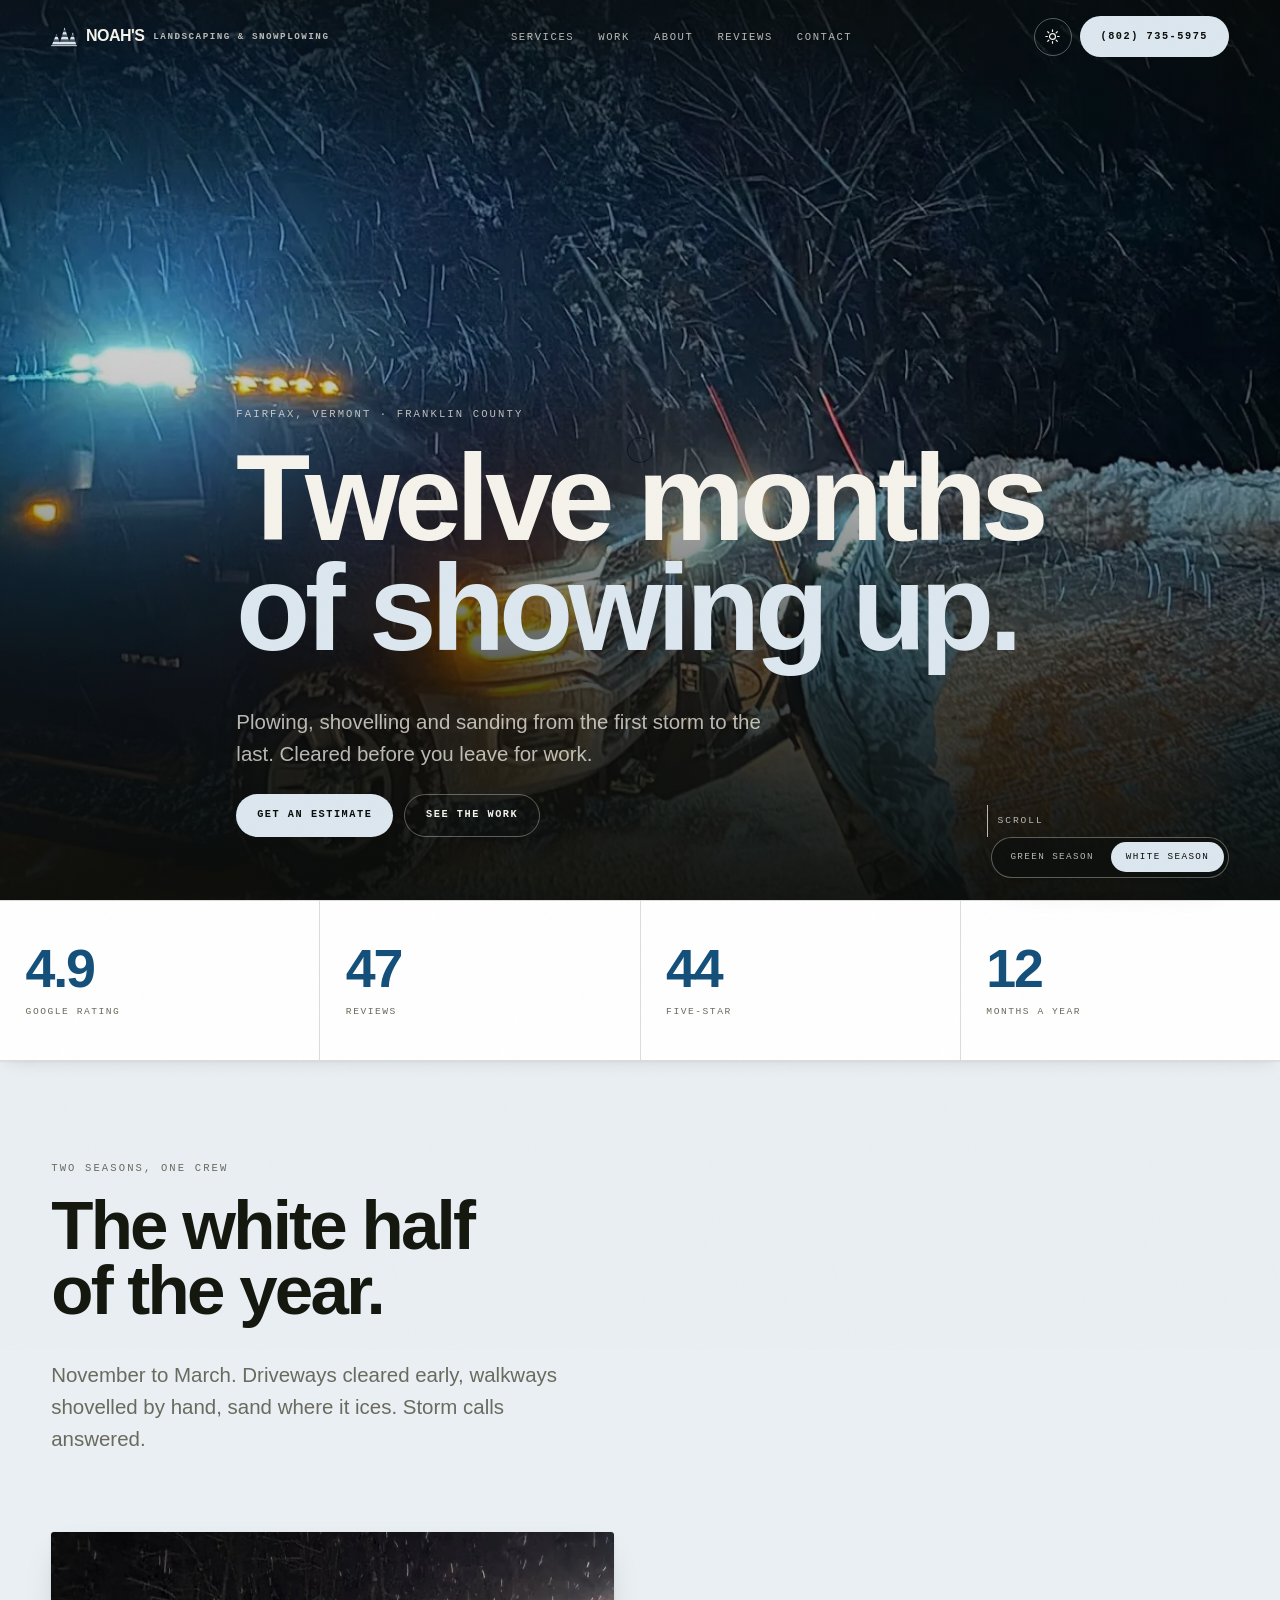
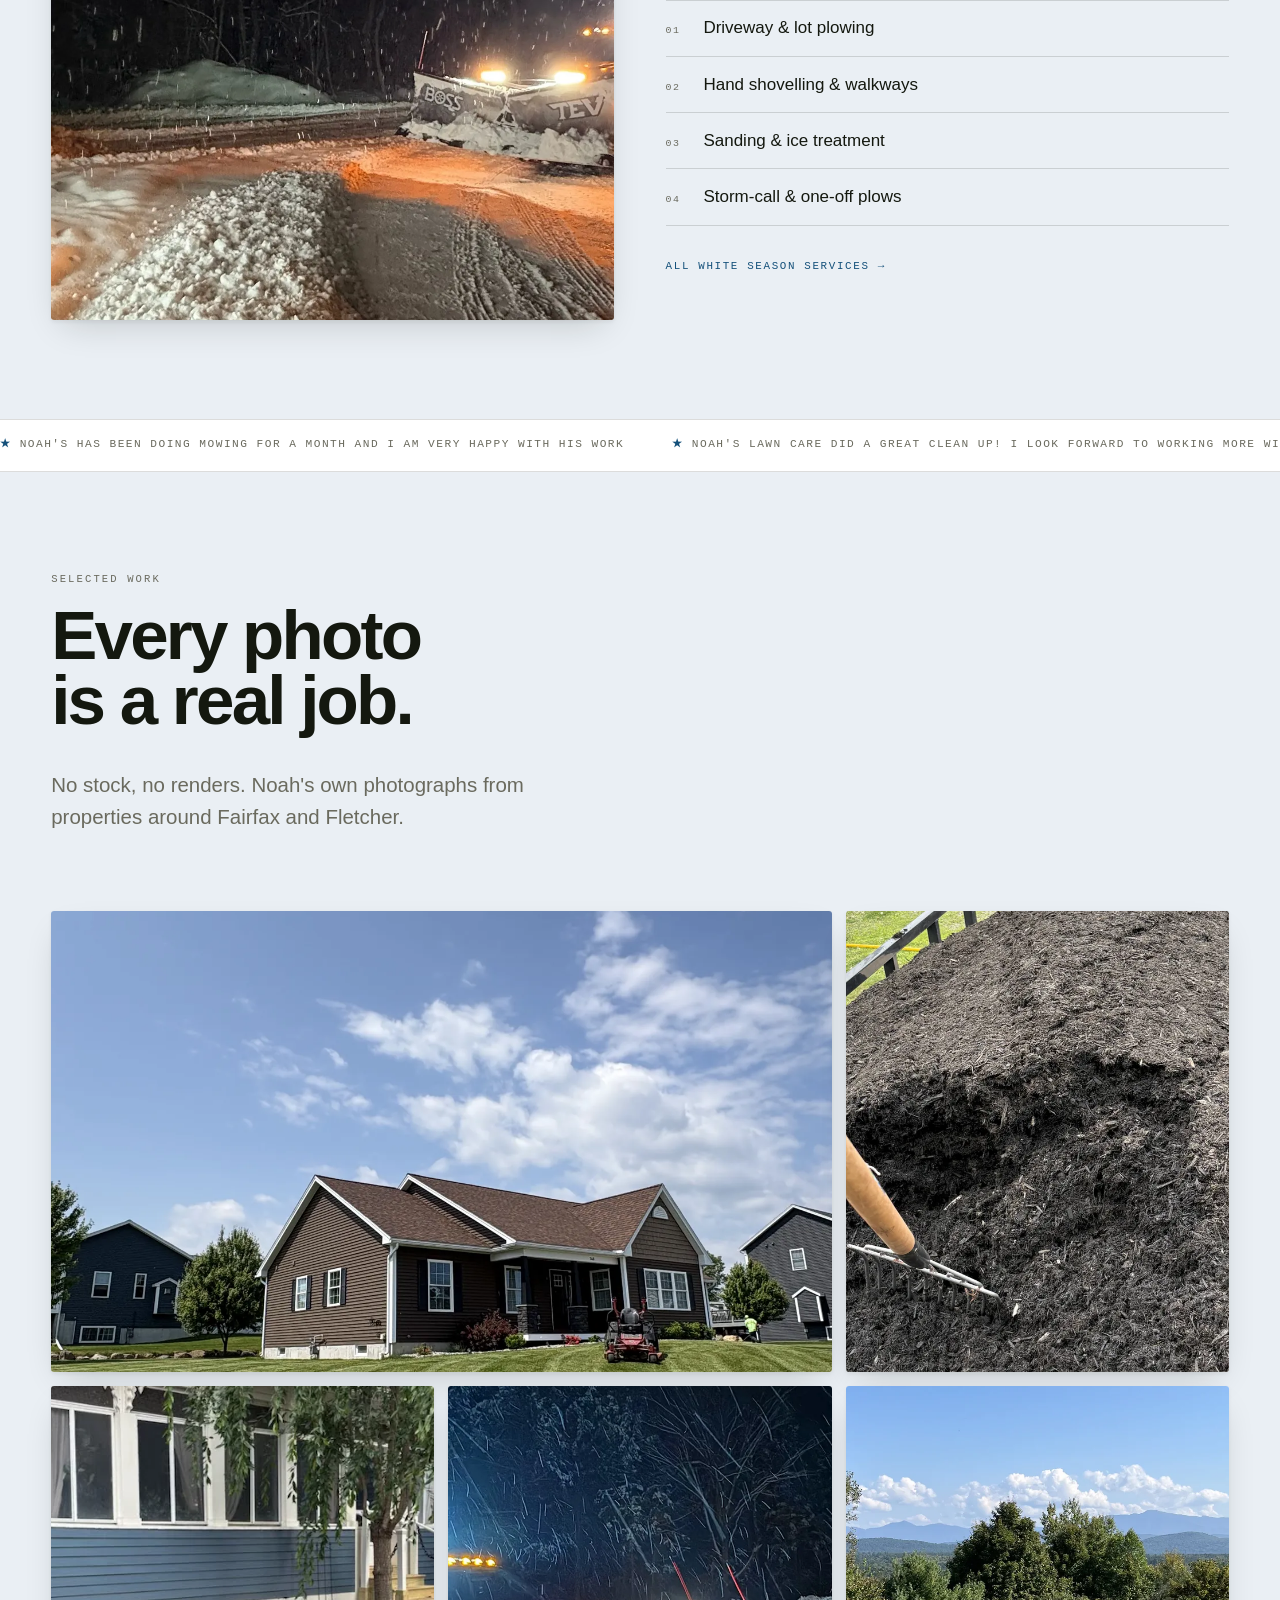
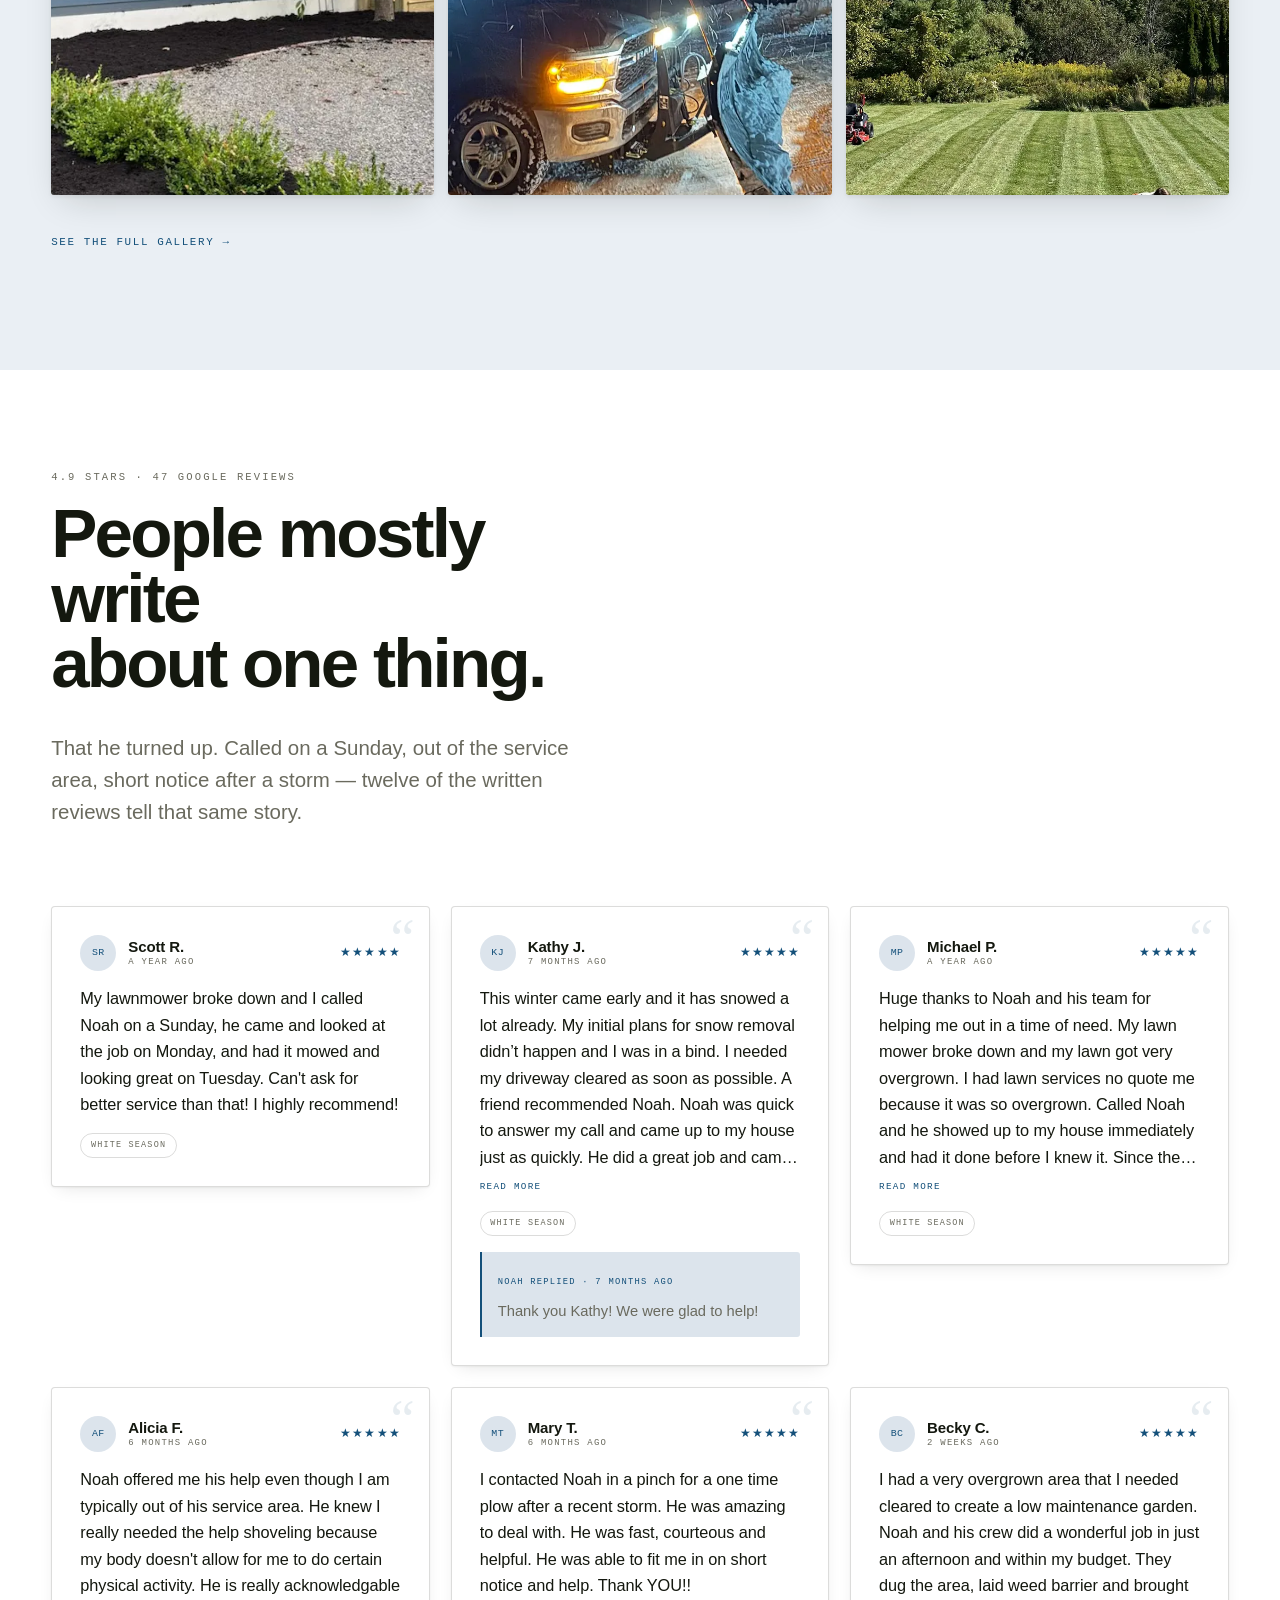
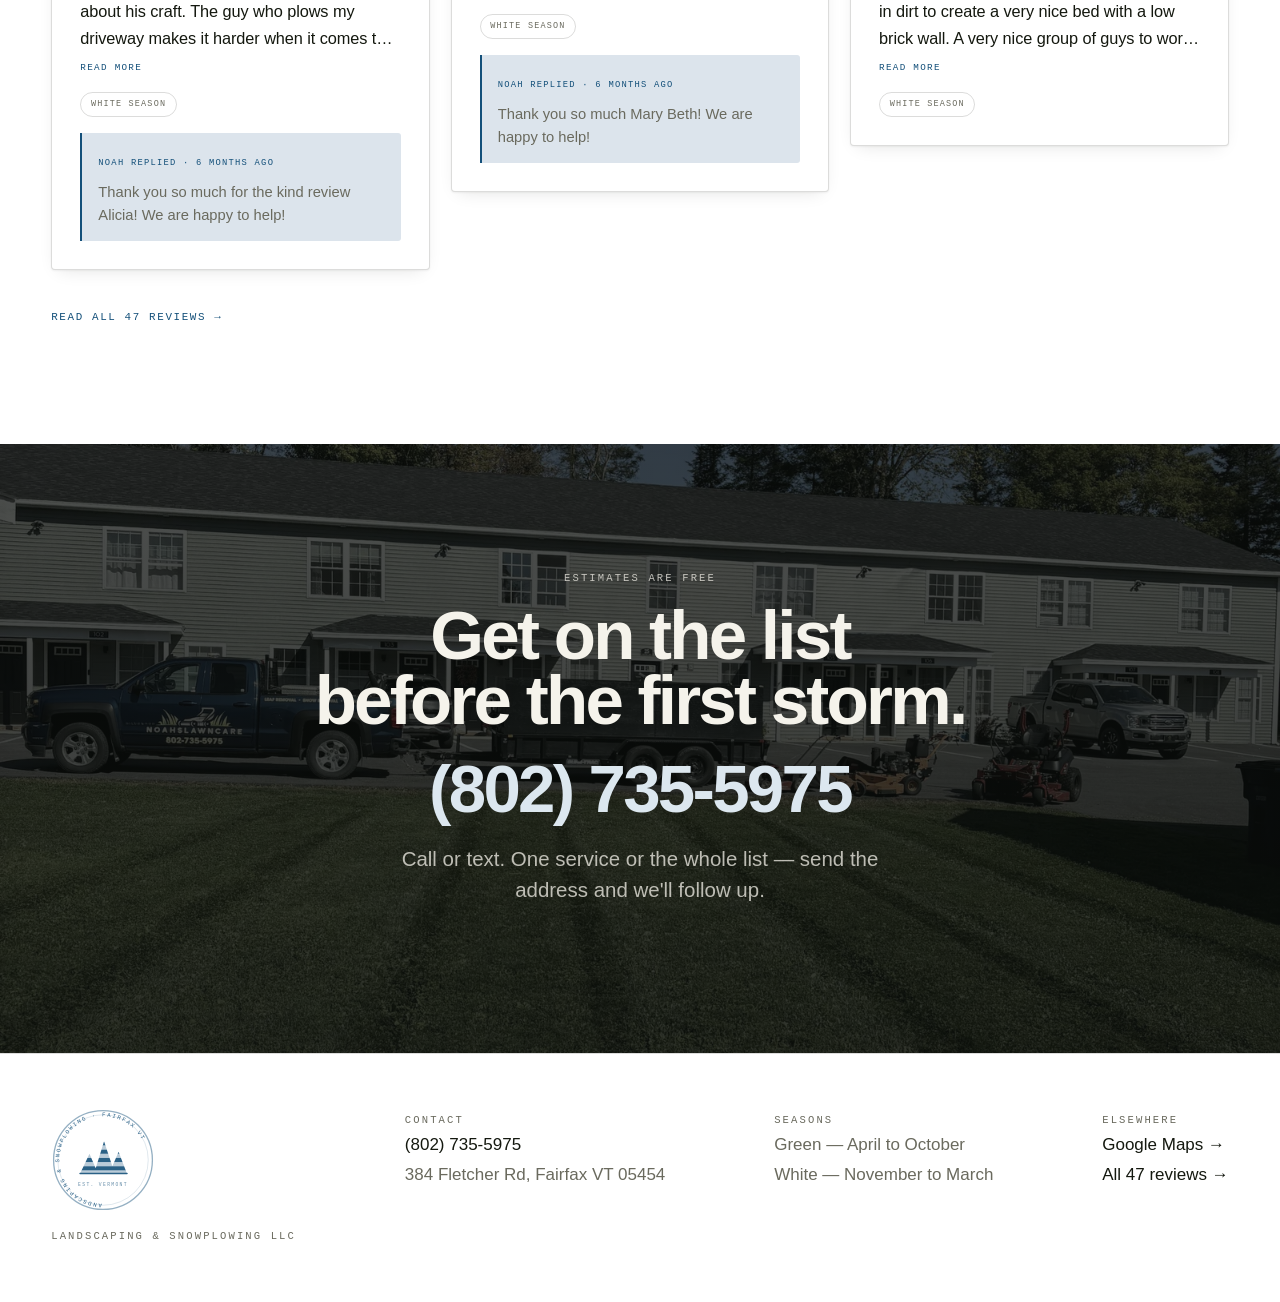
==== commit 8552c5b3: "Add About page, before/after sliders, and the crew hero video - New hero: the crew drone pull-back, " ====
--- a/site/index.html
+++ b/site/index.html
@@ -8,7 +8,7 @@
 <meta property="og:title" content="Twelve months of showing up · Noah's Landscaping &amp; Snowplowing">
 <meta property="og:description" content="Lawn care, beds and cleanups from April. Plowing and shovelling all winter. One crew, twelve months, Fairfax Vermont.">
 <meta property="og:image" content="media/hero/hero-poster.webp">
-<link rel="stylesheet" href="assets/app.css?v=acdad074">
+<link rel="stylesheet" href="assets/app.css?v=0967fc88">
 <link rel="icon" href="data:image/svg+xml,%3Csvg%20xmlns%3D%22http%3A//www.w3.org/2000/svg%22%20viewBox%3D%220%200%2032%2032%22%20fill%3D%22none%22%3E%3Cdefs%3E%3CclipPath%20id%3D%22f%22%3E%3Cpath%20d%3D%22M1%2C26%20L10%2C9%20L16%2C22%20L22%2C4%20L31%2C26%20Z%22/%3E%3C/clipPath%3E%3C/defs%3E%3Cg%20clip-path%3D%22url%28%23f%29%22%20fill%3D%22%235E9E1A%22%3E%3Crect%20x%3D%220%22%20y%3D%223%22%20width%3D%2232%22%20height%3D%226%22/%3E%3Crect%20x%3D%220%22%20y%3D%229%22%20width%3D%2232%22%20height%3D%226%22%20opacity%3D%22.33%22/%3E%3Crect%20x%3D%220%22%20y%3D%2215%22%20width%3D%2232%22%20height%3D%226%22/%3E%3Crect%20x%3D%220%22%20y%3D%2221%22%20width%3D%2232%22%20height%3D%225%22%20opacity%3D%22.33%22/%3E%3C/g%3E%3Cpath%20d%3D%22M1%2C28.5%20L31%2C28.5%22%20stroke%3D%22%235E9E1A%22%20stroke-width%3D%222.6%22%20stroke-linecap%3D%22round%22/%3E%3C/svg%3E">
 <script>
 /* set theme + season before paint so there is no flash */
@@ -30,7 +30,7 @@
   <g clip-path="url(#clip-mark)"><rect x="0" y="12" width="220" height="9" fill="currentColor" opacity="1"/><rect x="0" y="21" width="220" height="9" fill="currentColor" opacity=".32"/><rect x="0" y="30" width="220" height="9" fill="currentColor" opacity="1"/><rect x="0" y="39" width="220" height="9" fill="currentColor" opacity=".32"/><rect x="0" y="48" width="220" height="9" fill="currentColor" opacity="1"/><rect x="0" y="57" width="220" height="9" fill="currentColor" opacity=".32"/><rect x="0" y="66" width="220" height="9" fill="currentColor" opacity="1"/><rect x="0" y="75" width="220" height="5" fill="currentColor" opacity=".32"/></g>
   <path d="M2,80 L94,80" stroke="currentColor" stroke-width="3.4" stroke-linecap="round"/>
 </svg><b>NOAH'S</b><span>Landscaping &amp; Snowplowing</span></a>
-  <nav class="nav-links" aria-label="Main"><a href="services.html">Services</a><a href="work.html">Work</a><a href="reviews.html">Reviews</a><a href="contact.html">Contact</a></nav>
+  <nav class="nav-links" aria-label="Main"><a href="services.html">Services</a><a href="work.html">Work</a><a href="about.html">About</a><a href="reviews.html">Reviews</a><a href="contact.html">Contact</a></nav>
   <div class="nav-tools">
     <button class="icon-btn" id="theme-toggle" aria-label="Switch between light and dark mode">
       <svg viewBox="0 0 24 24" width="17" height="17" fill="none" stroke="currentColor" stroke-width="1.7" aria-hidden="true">
@@ -45,7 +45,7 @@
     </button>
   </div>
 </header>
-<div class="mobile-menu" id="mobile-menu" hidden><a href="services.html">Services</a><a href="work.html">Work</a><a href="reviews.html">Reviews</a><a href="contact.html">Contact</a></div>
+<div class="mobile-menu" id="mobile-menu" hidden><a href="services.html">Services</a><a href="work.html">Work</a><a href="about.html">About</a><a href="reviews.html">Reviews</a><a href="contact.html">Contact</a></div>
 
 <div class="seasons" role="group" aria-label="Choose season">
   <button data-season-btn="green" aria-pressed="true">Green season</button>
@@ -205,6 +205,6 @@
   </div>
 </footer>
 
-<script src="assets/app.js?v=c8d72ec3"></script>
+<script src="assets/app.js?v=8a33b1f1"></script>
 </body>
 </html>
--- a/site/assets/app.css
+++ b/site/assets/app.css
@@ -537,3 +537,55 @@
 
 /* the white-season navy needs a touch more weight on paper */
 [data-season="white"][data-theme="light"]{--accent:#14507A}
+
+/* ---- before / after comparison ---- */
+.ba-grid{display:grid; grid-template-columns:repeat(auto-fit,minmax(340px,1fr)); gap:clamp(1rem,2.2vw,1.8rem)}
+.ba{margin:0}
+.ba:focus-visible{outline:2px solid var(--accent); outline-offset:4px; border-radius:5px}
+.ba-stage{position:relative; overflow:hidden; border-radius:4px; background:var(--bg-2); user-select:none; touch-action:pan-y}
+.ba-stage img{position:absolute; inset:0; width:100%; height:100%; object-fit:cover; display:block}
+.ba-clip{position:absolute; inset:0; width:50%; overflow:hidden; will-change:width}
+.ba-clip img{width:var(--stage-w,100%); max-width:none}
+.ba-handle{
+  position:absolute; top:0; bottom:0; left:50%; width:2px; background:var(--media-fg);
+  transform:translateX(-1px); pointer-events:none; box-shadow:0 0 0 1px rgba(0,0,0,.28);
+}
+.ba-handle i{
+  position:absolute; top:50%; left:50%; transform:translate(-50%,-50%);
+  width:38px; height:38px; border-radius:50%; background:var(--media-fg);
+  box-shadow:0 2px 12px rgba(0,0,0,.34);
+}
+.ba-handle i::before,.ba-handle i::after{
+  content:""; position:absolute; top:50%; width:0; height:0; margin-top:-4px;
+  border-block:4px solid transparent;
+}
+.ba-handle i::before{left:9px; border-right:6px solid var(--ink,#0C100E)}
+.ba-handle i::after{right:9px; border-left:6px solid var(--ink,#0C100E)}
+.ba-tag{
+  position:absolute; top:.7rem; font-family:var(--mono); font-size:.55rem; letter-spacing:.15em;
+  text-transform:uppercase; padding:.3rem .6rem; border-radius:999px;
+  background:rgba(10,13,11,.62); color:var(--media-fg); backdrop-filter:blur(6px); pointer-events:none;
+}
+.ba-tag-b{left:.7rem}
+.ba-tag-a{right:.7rem}
+.ba-range{
+  position:absolute; inset:0; width:100%; height:100%; margin:0; opacity:0; cursor:ew-resize;
+  -webkit-appearance:none; appearance:none; background:transparent;
+}
+.ba-range::-webkit-slider-thumb{-webkit-appearance:none; width:44px; height:100%; cursor:ew-resize}
+.ba-range::-moz-range-thumb{width:44px; height:100%; border:0; background:transparent; cursor:ew-resize}
+.ba figcaption{
+  margin-top:.8rem; font-family:var(--mono); font-size:.6rem; letter-spacing:.12em;
+  text-transform:uppercase; color:var(--muted); line-height:1.6;
+}
+.alt-band{background:var(--bg-2); border-block:1px solid var(--line); max-width:none}
+.alt-band > *{max-width:var(--maxw); margin-inline:auto}
+
+/* ---- about ---- */
+.about-hero{position:relative; margin:0; overflow:hidden; border-radius:4px}
+.about-hero img{width:100%; height:clamp(300px,52vw,640px); object-fit:cover; transform:scale(1.06)}
+.about-hero figcaption{
+  position:absolute; left:0; right:0; bottom:0; padding:1.1rem 1.2rem;
+  font-family:var(--mono); font-size:.6rem; letter-spacing:.14em; text-transform:uppercase;
+  background:linear-gradient(transparent,var(--shade)); color:#F1EFE6;
+}
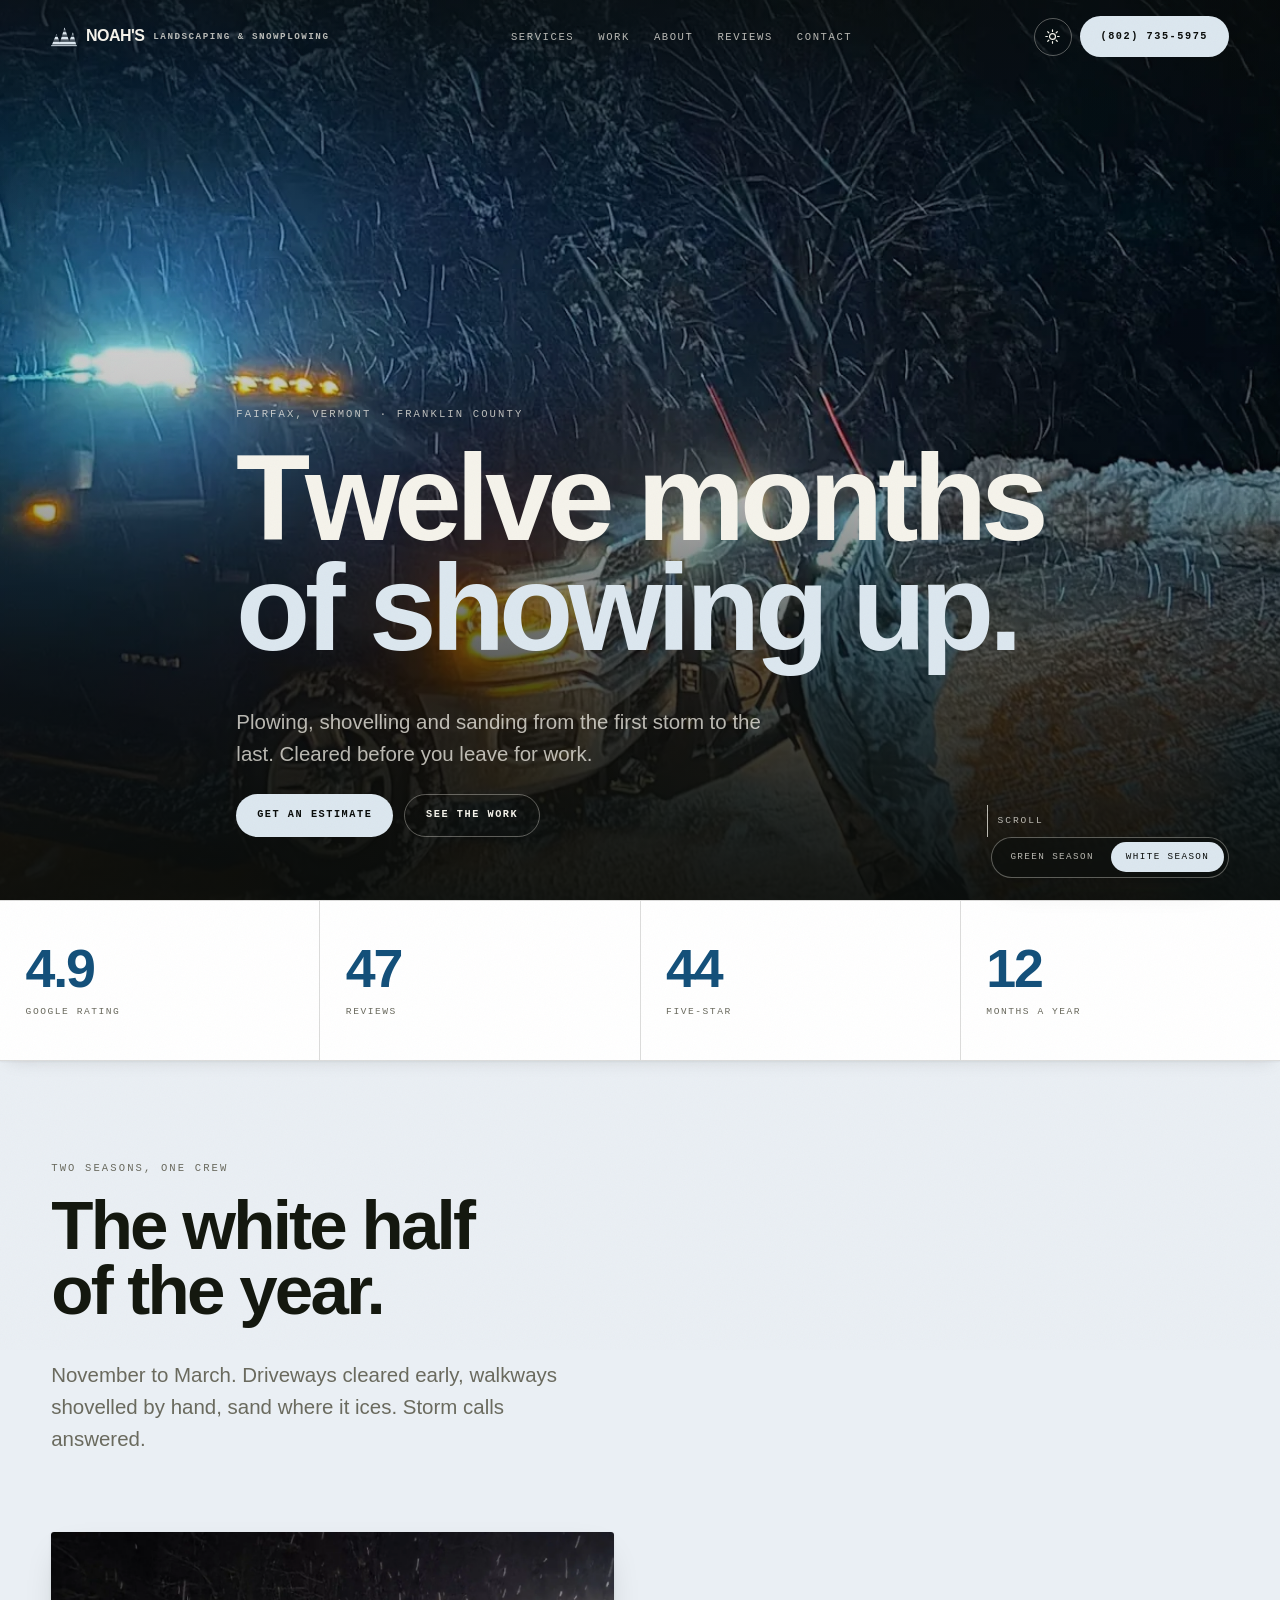
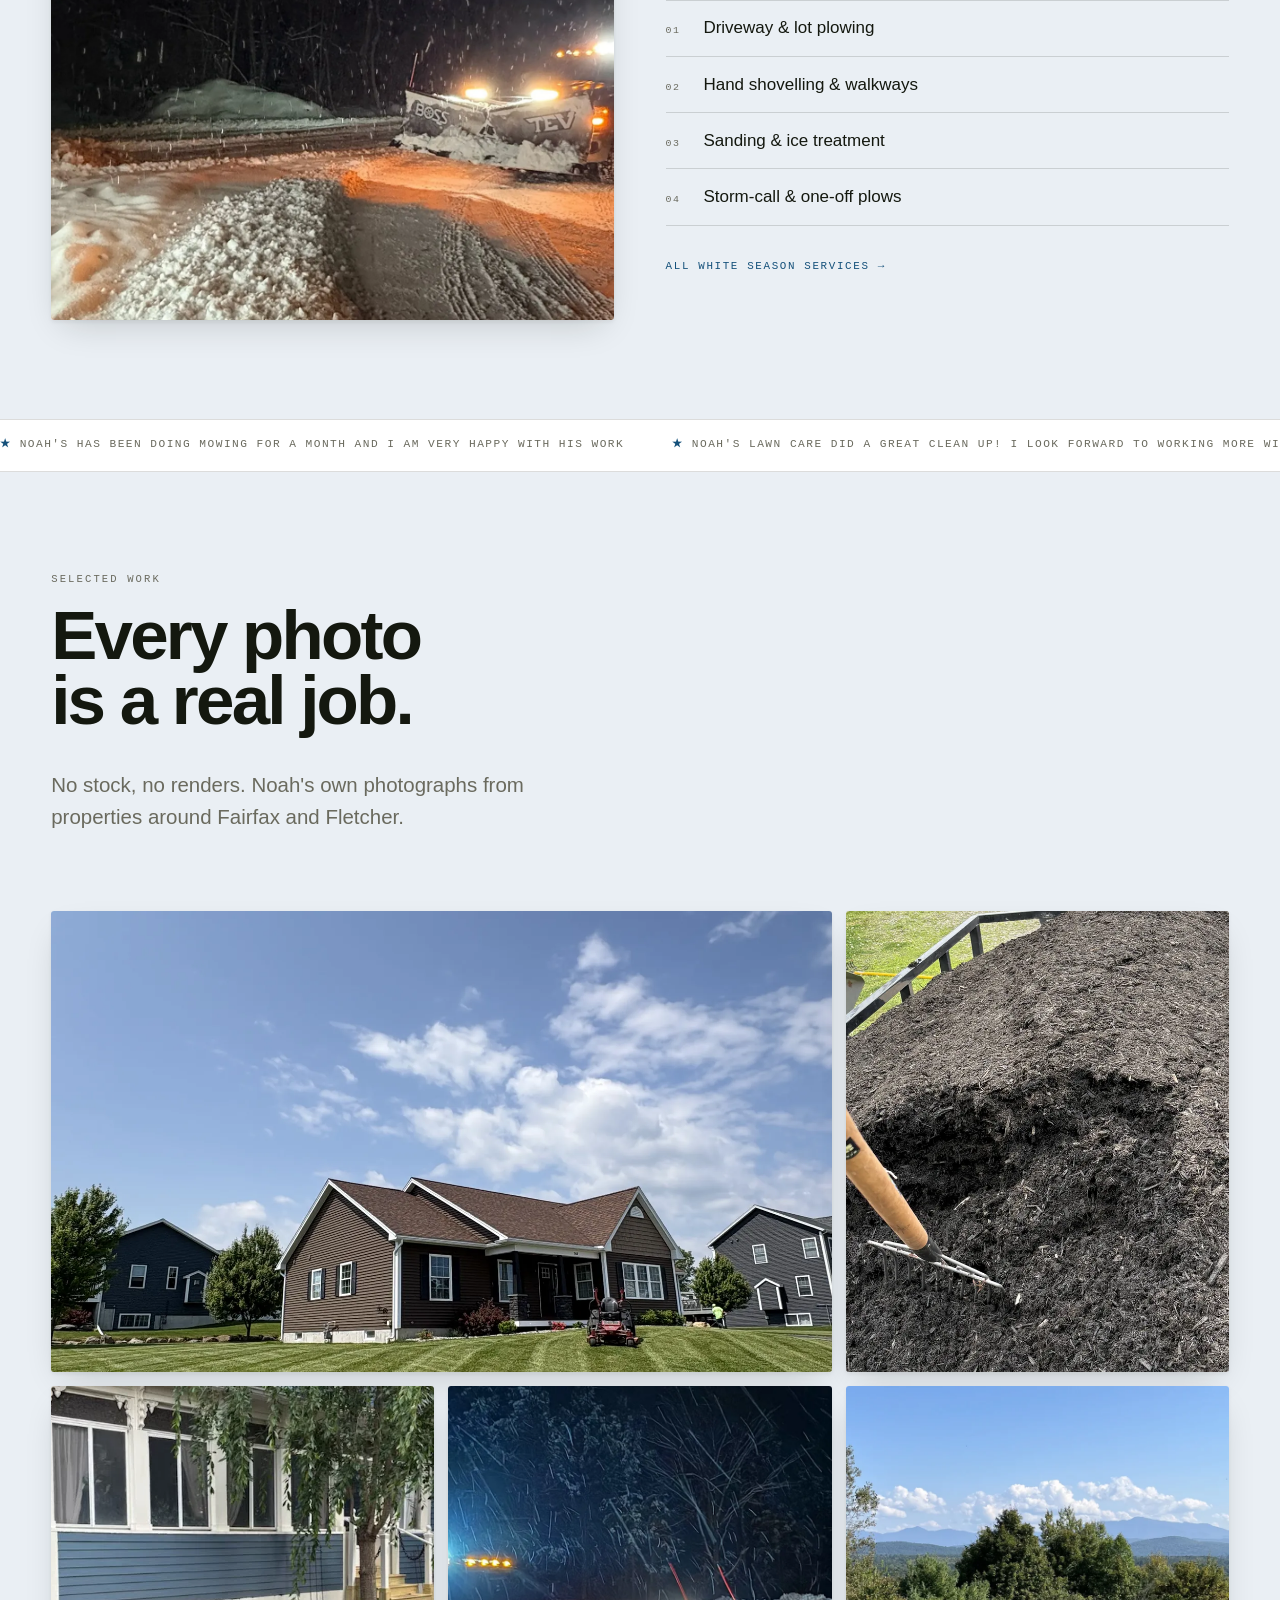
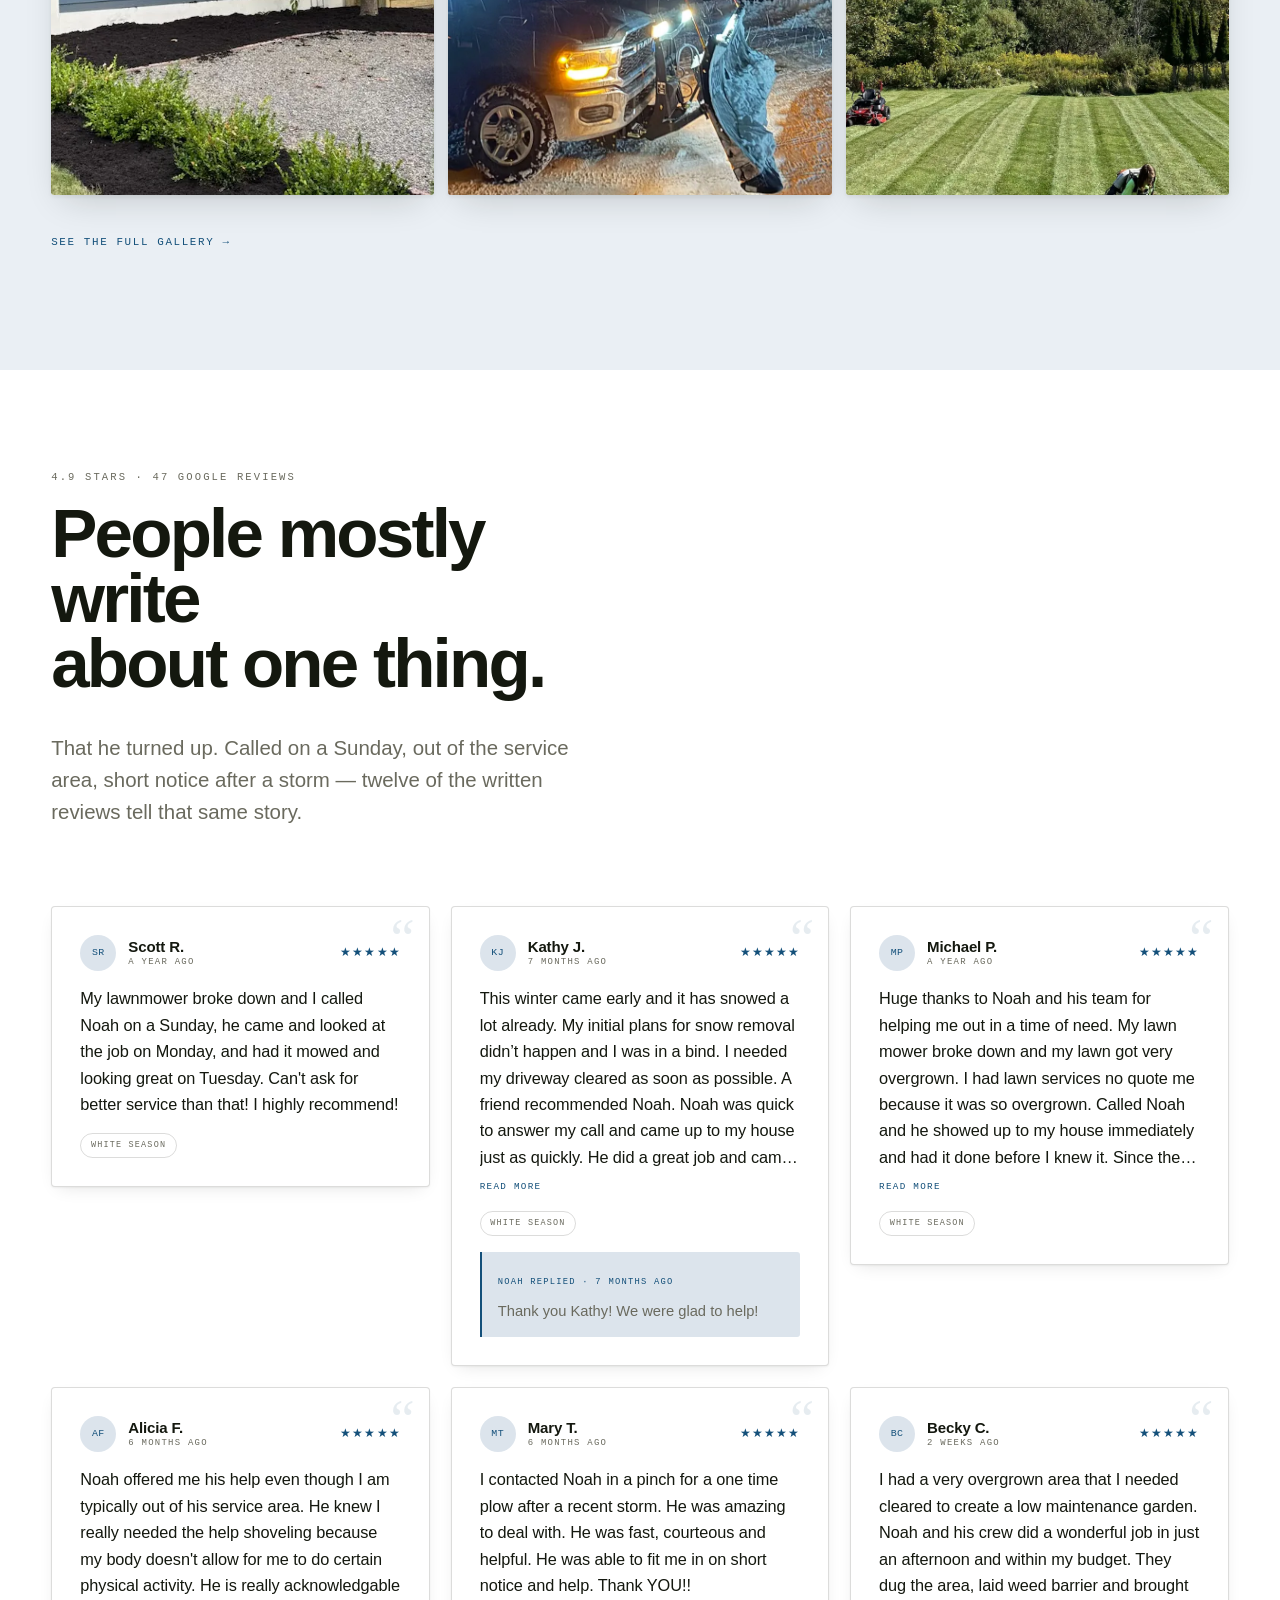
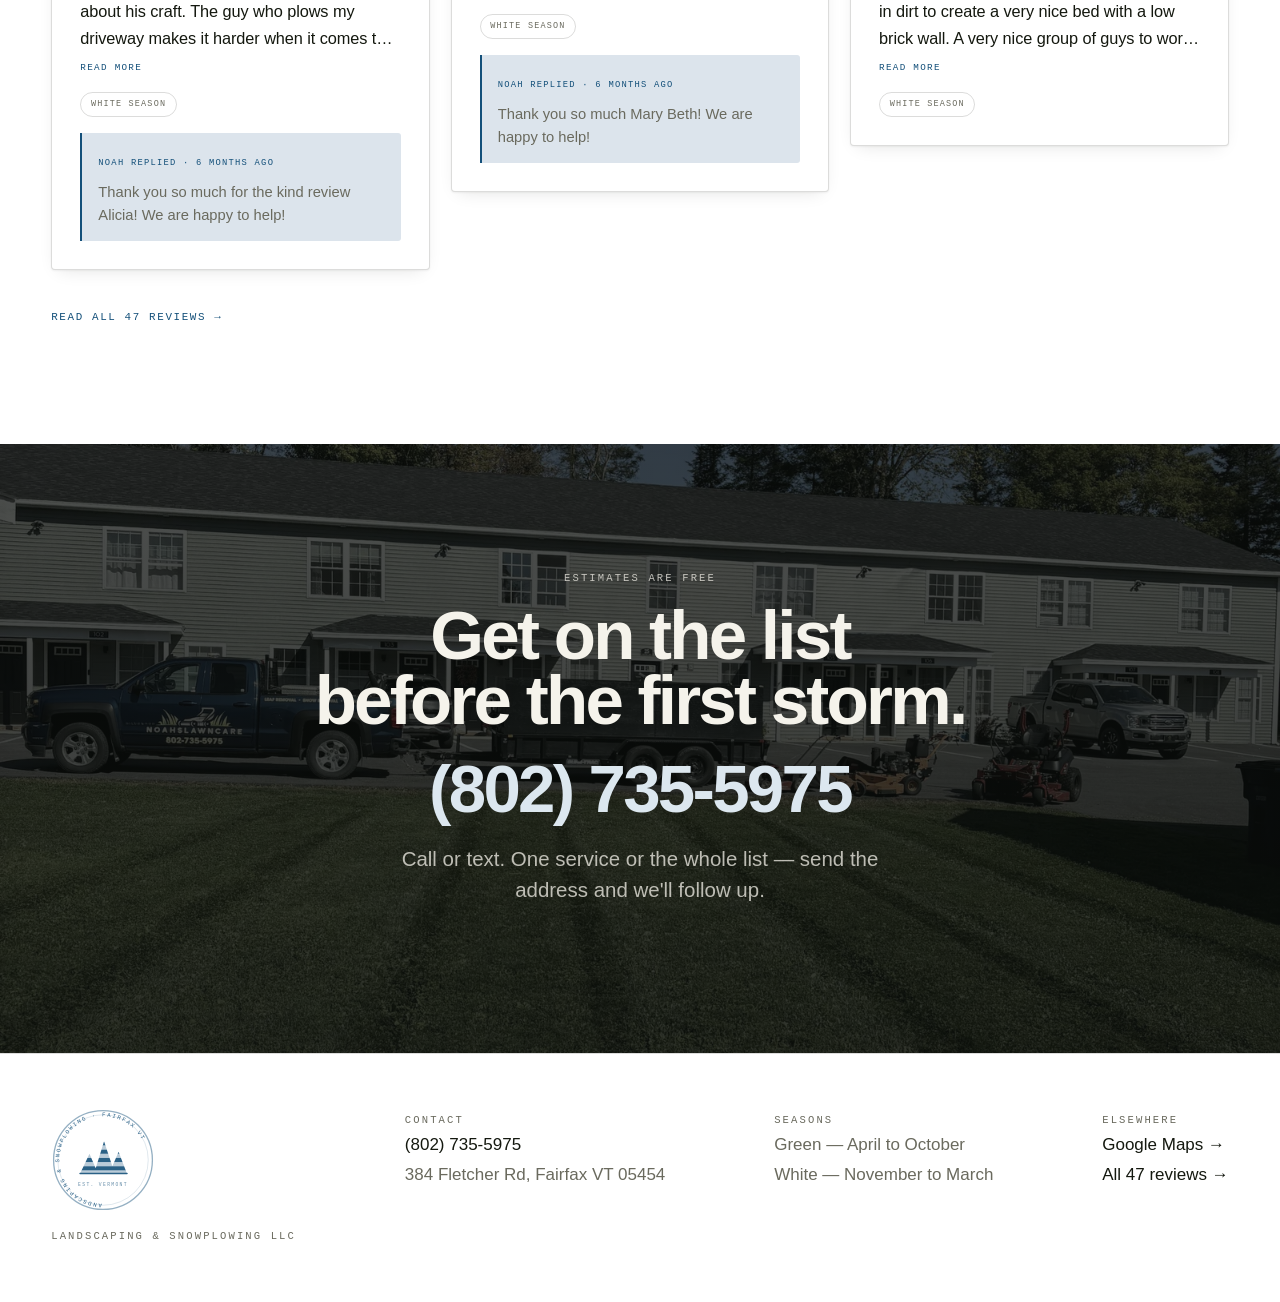
==== commit 398ab780: "Re-upscale hero through Topaz; swap trailing cursor for a click ripple Video: - The distorted faces " ====
--- a/site/index.html
+++ b/site/index.html
@@ -8,7 +8,7 @@
 <meta property="og:title" content="Twelve months of showing up · Noah's Landscaping &amp; Snowplowing">
 <meta property="og:description" content="Lawn care, beds and cleanups from April. Plowing and shovelling all winter. One crew, twelve months, Fairfax Vermont.">
 <meta property="og:image" content="media/hero/hero-poster.webp">
-<link rel="stylesheet" href="assets/app.css?v=0967fc88">
+<link rel="stylesheet" href="assets/app.css?v=a0c7aae0">
 <link rel="icon" href="data:image/svg+xml,%3Csvg%20xmlns%3D%22http%3A//www.w3.org/2000/svg%22%20viewBox%3D%220%200%2032%2032%22%20fill%3D%22none%22%3E%3Cdefs%3E%3CclipPath%20id%3D%22f%22%3E%3Cpath%20d%3D%22M1%2C26%20L10%2C9%20L16%2C22%20L22%2C4%20L31%2C26%20Z%22/%3E%3C/clipPath%3E%3C/defs%3E%3Cg%20clip-path%3D%22url%28%23f%29%22%20fill%3D%22%235E9E1A%22%3E%3Crect%20x%3D%220%22%20y%3D%223%22%20width%3D%2232%22%20height%3D%226%22/%3E%3Crect%20x%3D%220%22%20y%3D%229%22%20width%3D%2232%22%20height%3D%226%22%20opacity%3D%22.33%22/%3E%3Crect%20x%3D%220%22%20y%3D%2215%22%20width%3D%2232%22%20height%3D%226%22/%3E%3Crect%20x%3D%220%22%20y%3D%2221%22%20width%3D%2232%22%20height%3D%225%22%20opacity%3D%22.33%22/%3E%3C/g%3E%3Cpath%20d%3D%22M1%2C28.5%20L31%2C28.5%22%20stroke%3D%22%235E9E1A%22%20stroke-width%3D%222.6%22%20stroke-linecap%3D%22round%22/%3E%3C/svg%3E">
 <script>
 /* set theme + season before paint so there is no flash */
@@ -96,7 +96,7 @@
     <p class="lede rv d2" data-when="white">November to March. Driveways cleared early, walkways shovelled by hand, sand where it ices. Storm calls answered.</p>
   </div>
   <div class="panel" data-when="green">
-    <div class="panel-media rv" data-par="20"><img src="media/work/green-stripes.webp" alt="Freshly striped lawn with zero-turn mower"></div>
+    <div class="panel-media rv"><img src="media/work/green-stripes.webp" alt="Freshly striped lawn with zero-turn mower"></div>
     <div>
       <ol class="svc rv d1">
         <li><span class="n">01</span><span>Weekly &amp; biweekly mowing</span></li>
@@ -108,7 +108,7 @@
     </div>
   </div>
   <div class="panel" data-when="white" hidden>
-    <div class="panel-media rv" data-par="20"><img src="media/work/winter-bank.webp" alt="Plow truck pushing a snow bank at night"></div>
+    <div class="panel-media rv"><img src="media/work/winter-bank.webp" alt="Plow truck pushing a snow bank at night"></div>
     <div>
       <ol class="svc rv d1">
         <li><span class="n">01</span><span>Driveway &amp; lot plowing</span></li>
@@ -130,11 +130,11 @@
     <p class="lede rv d2">No stock, no renders. Noah's own photographs from properties around Fairfax and Fletcher.</p>
   </div>
   <div class="work">
-    <figure class="tile c8 h-lg rv" data-par="16"><img src="media/work/green-house.webp" loading="lazy" alt="Home with freshly striped lawn"><figcaption>Weekly mowing · Fairfax</figcaption></figure>
-    <figure class="tile c4 h-lg rv d1" data-par="16"><img src="media/work/craft-mulch.webp" loading="lazy" alt="Pitchfork lifting shredded bark mulch"><figcaption>Mulch by the yard</figcaption></figure>
-    <figure class="tile c4 h-md rv" data-par="22"><img src="media/work/green-beds-after.webp" loading="lazy" alt="Fresh mulch beds at a blue Victorian house"><figcaption>Beds &amp; edging</figcaption></figure>
-    <figure class="tile c4 h-md rv d1" data-par="22"><img src="media/work/winter-plow.webp" loading="lazy" alt="Plow truck at night in falling snow"><figcaption>Storm call</figcaption></figure>
-    <figure class="tile c4 h-md rv d2" data-par="22"><img src="media/work/green-vista.webp" loading="lazy" alt="Striped lawn with mountain view"><figcaption>Full property care</figcaption></figure>
+    <figure class="tile c8 h-lg rv"><img src="media/work/green-house.webp" loading="lazy" alt="Home with freshly striped lawn"><figcaption>Weekly mowing · Fairfax</figcaption></figure>
+    <figure class="tile c4 h-lg rv d1"><img src="media/work/craft-mulch.webp" loading="lazy" alt="Pitchfork lifting shredded bark mulch"><figcaption>Mulch by the yard</figcaption></figure>
+    <figure class="tile c4 h-md rv"><img src="media/work/green-beds-after.webp" loading="lazy" alt="Fresh mulch beds at a blue Victorian house"><figcaption>Beds &amp; edging</figcaption></figure>
+    <figure class="tile c4 h-md rv d1"><img src="media/work/winter-plow.webp" loading="lazy" alt="Plow truck at night in falling snow"><figcaption>Storm call</figcaption></figure>
+    <figure class="tile c4 h-md rv d2"><img src="media/work/green-vista.webp" loading="lazy" alt="Striped lawn with mountain view"><figcaption>Full property care</figcaption></figure>
   </div>
   <p class="rv" style="margin-top:2rem"><a class="lnk" href="work.html">See the full gallery →</a></p>
 </section>
@@ -205,6 +205,6 @@
   </div>
 </footer>
 
-<script src="assets/app.js?v=8a33b1f1"></script>
+<script src="assets/app.js?v=5225c7ff"></script>
 </body>
 </html>
--- a/site/assets/app.css
+++ b/site/assets/app.css
@@ -70,14 +70,15 @@
 [data-theme="light"] .grain{opacity:.035; mix-blend-mode:multiply}
 @keyframes grain{0%{transform:translate(0,0)}50%{transform:translate(-2%,1.5%)}100%{transform:translate(1%,-1%)}}
 
-.cursor{
-  position:fixed; top:0; left:0; width:26px; height:26px; border-radius:50%;
-  border:1px solid var(--fg); mix-blend-mode:difference; z-index:9999;
-  pointer-events:none; transform:translate(-50%,-50%);
-  transition:width .3s var(--ease),height .3s var(--ease),background .3s var(--ease);
-}
-.cursor.is-lg{width:70px; height:70px; background:var(--fg)}
-@media (hover:none),(pointer:coarse){.cursor{display:none}}
+/* click ripple — feedback where you clicked, nothing trails the pointer */
+.ripple{
+  position:fixed; z-index:9997; pointer-events:none;
+  width:14px; height:14px; margin:-7px 0 0 -7px; border-radius:50%;
+  border:1.5px solid var(--accent); opacity:.9;
+  animation:ripple .52s cubic-bezier(.22,.61,.36,1) forwards;
+}
+.ripple.on-target{border-color:var(--accent); background:color-mix(in srgb,var(--accent) 18%,transparent)}
+@keyframes ripple{to{transform:scale(4.2); opacity:0}}
 
 /* ---- type ---- */
 .eyebrow{font-family:var(--mono); font-size:.66rem; letter-spacing:.2em; text-transform:uppercase; color:var(--muted); margin:0}
@@ -589,3 +590,7 @@
   font-family:var(--mono); font-size:.6rem; letter-spacing:.14em; text-transform:uppercase;
   background:linear-gradient(transparent,var(--shade)); color:#F1EFE6;
 }
+
+
+/* ripple over full-bleed photography uses the media accent so it stays visible */
+body[data-page="index"] .ripple{border-color:var(--media-accent)}
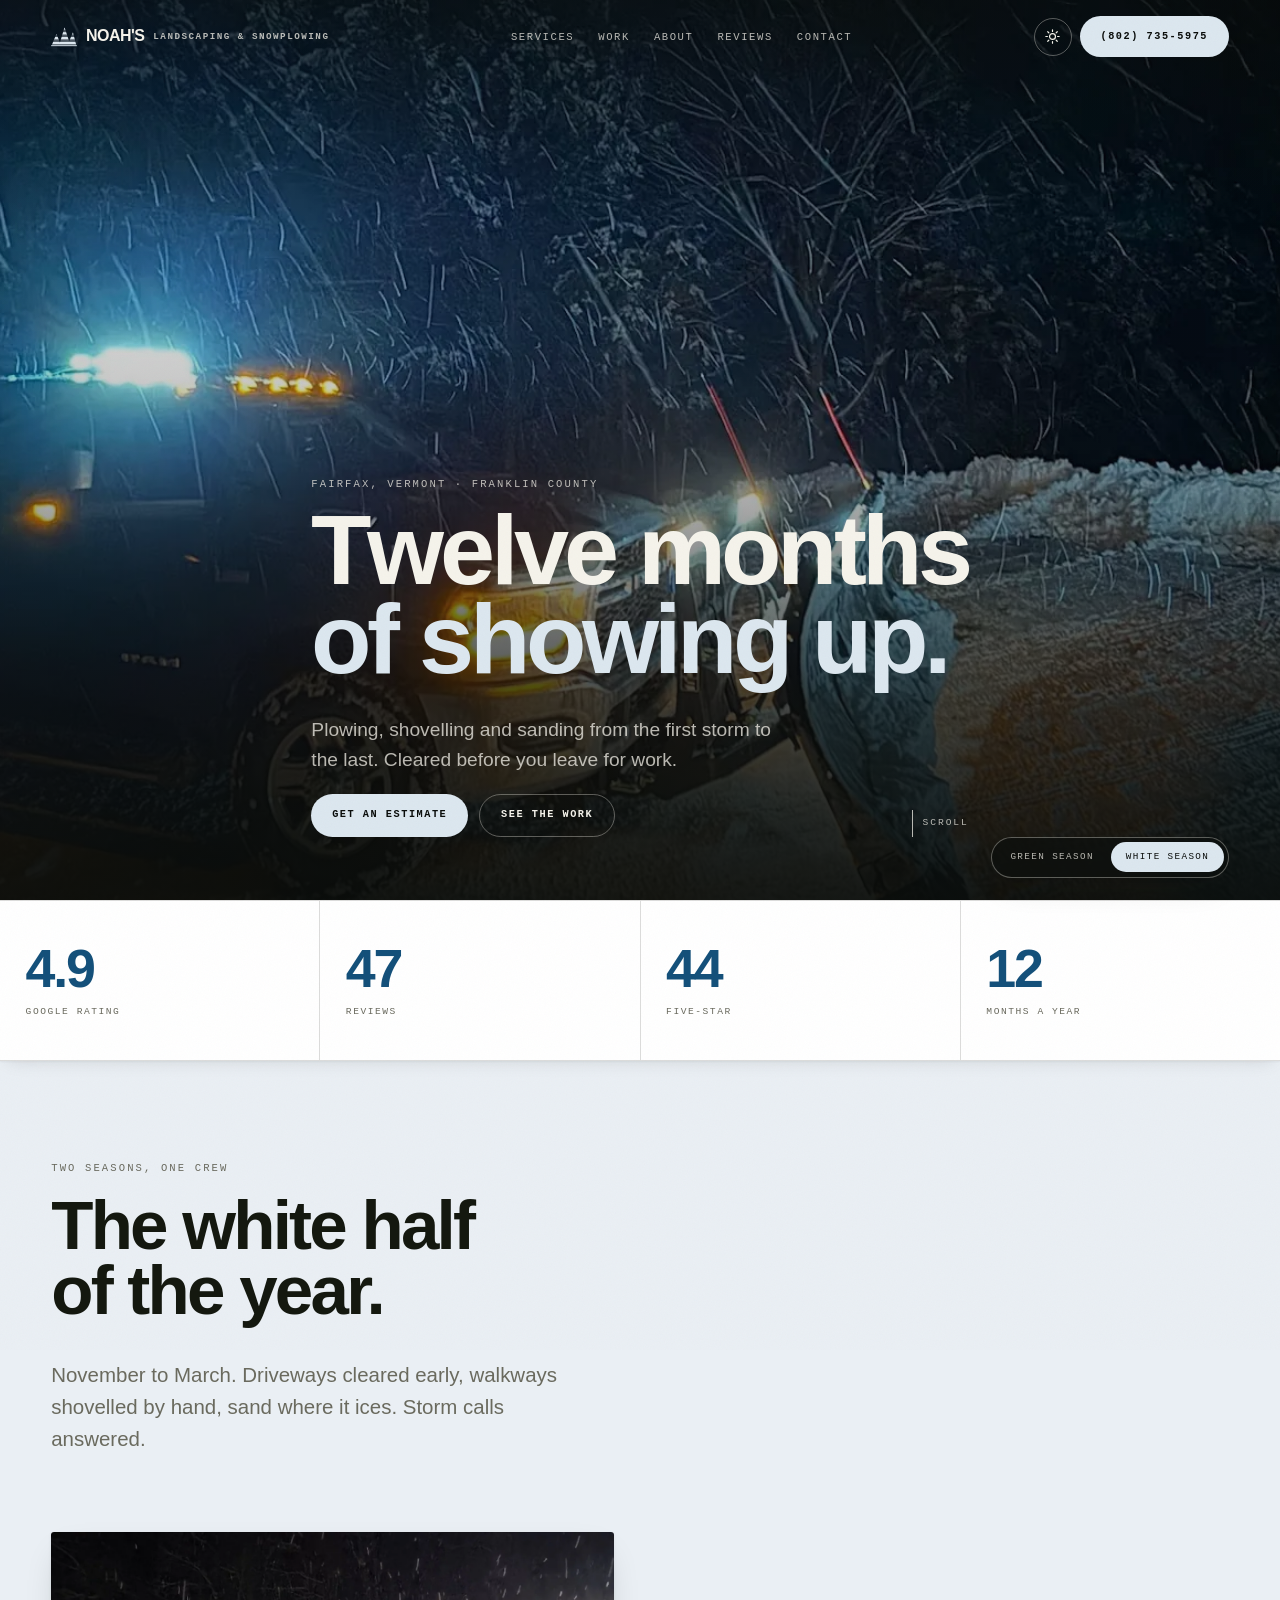
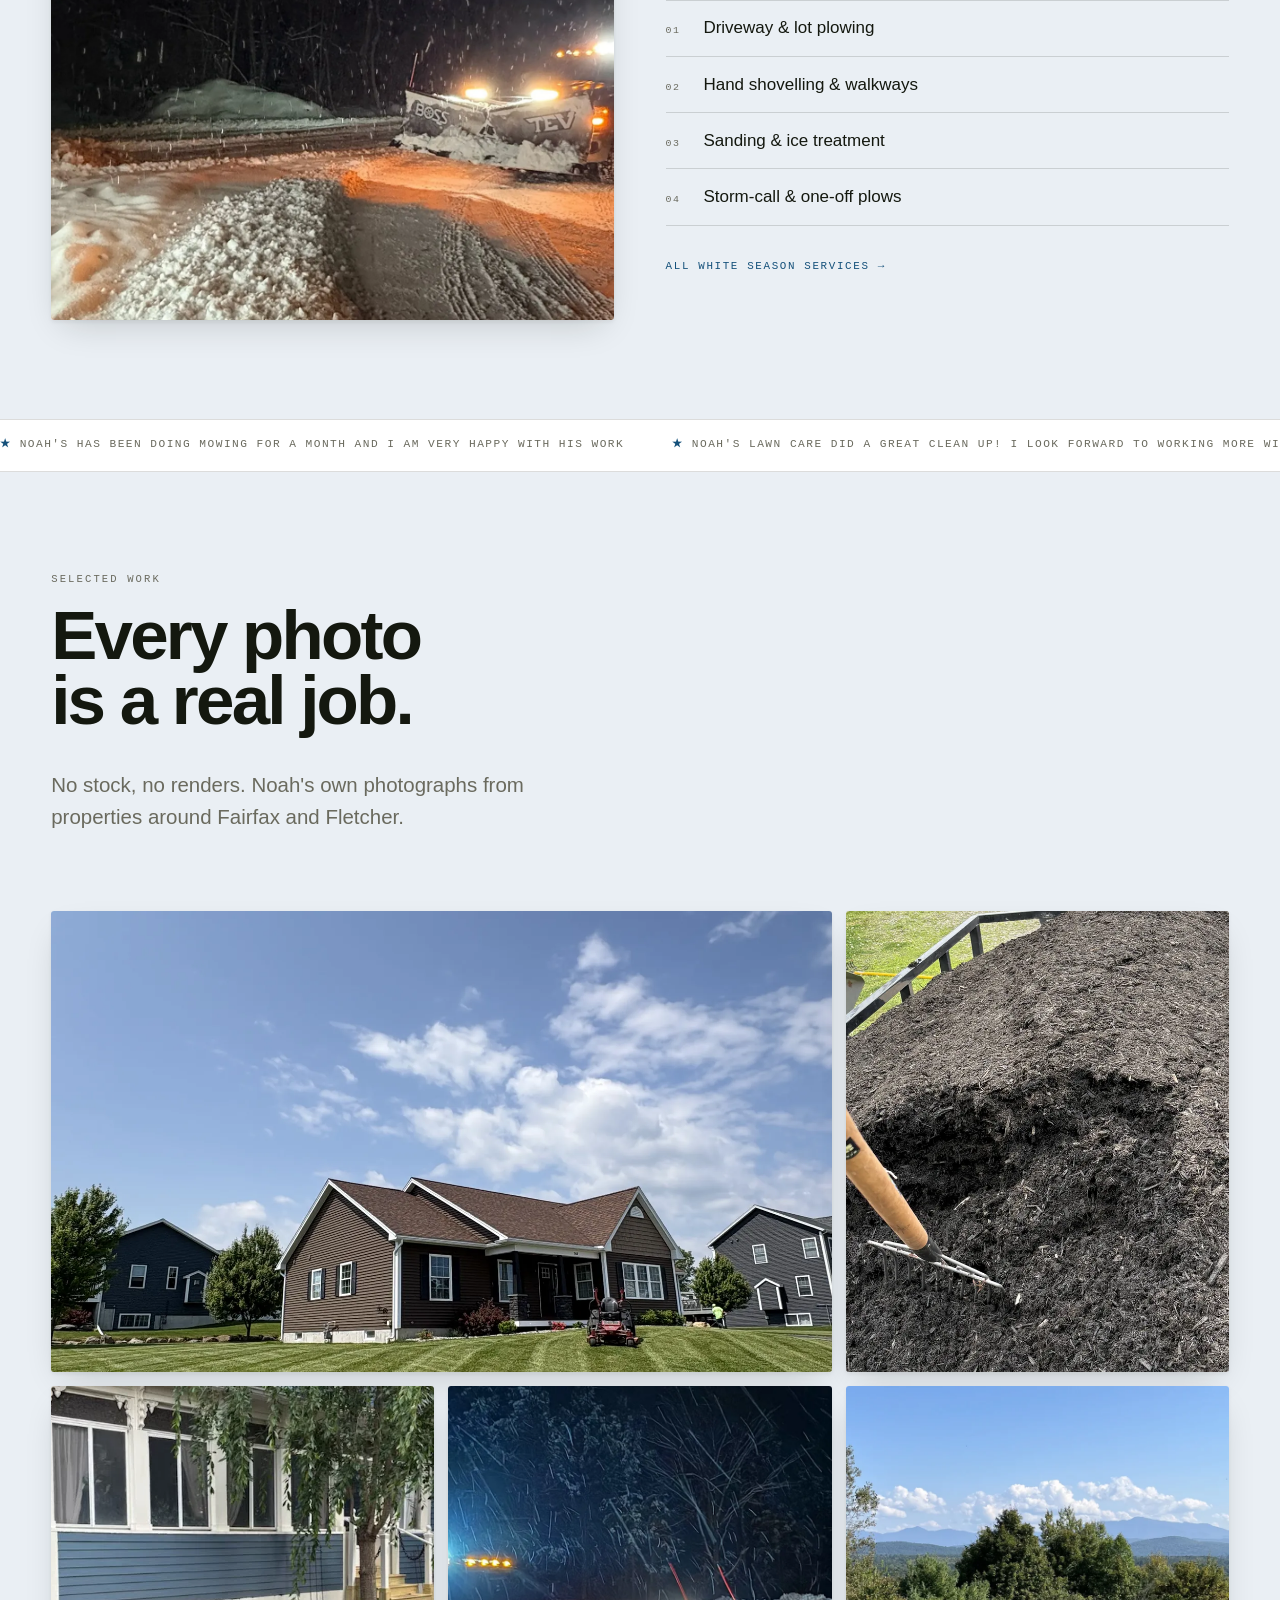
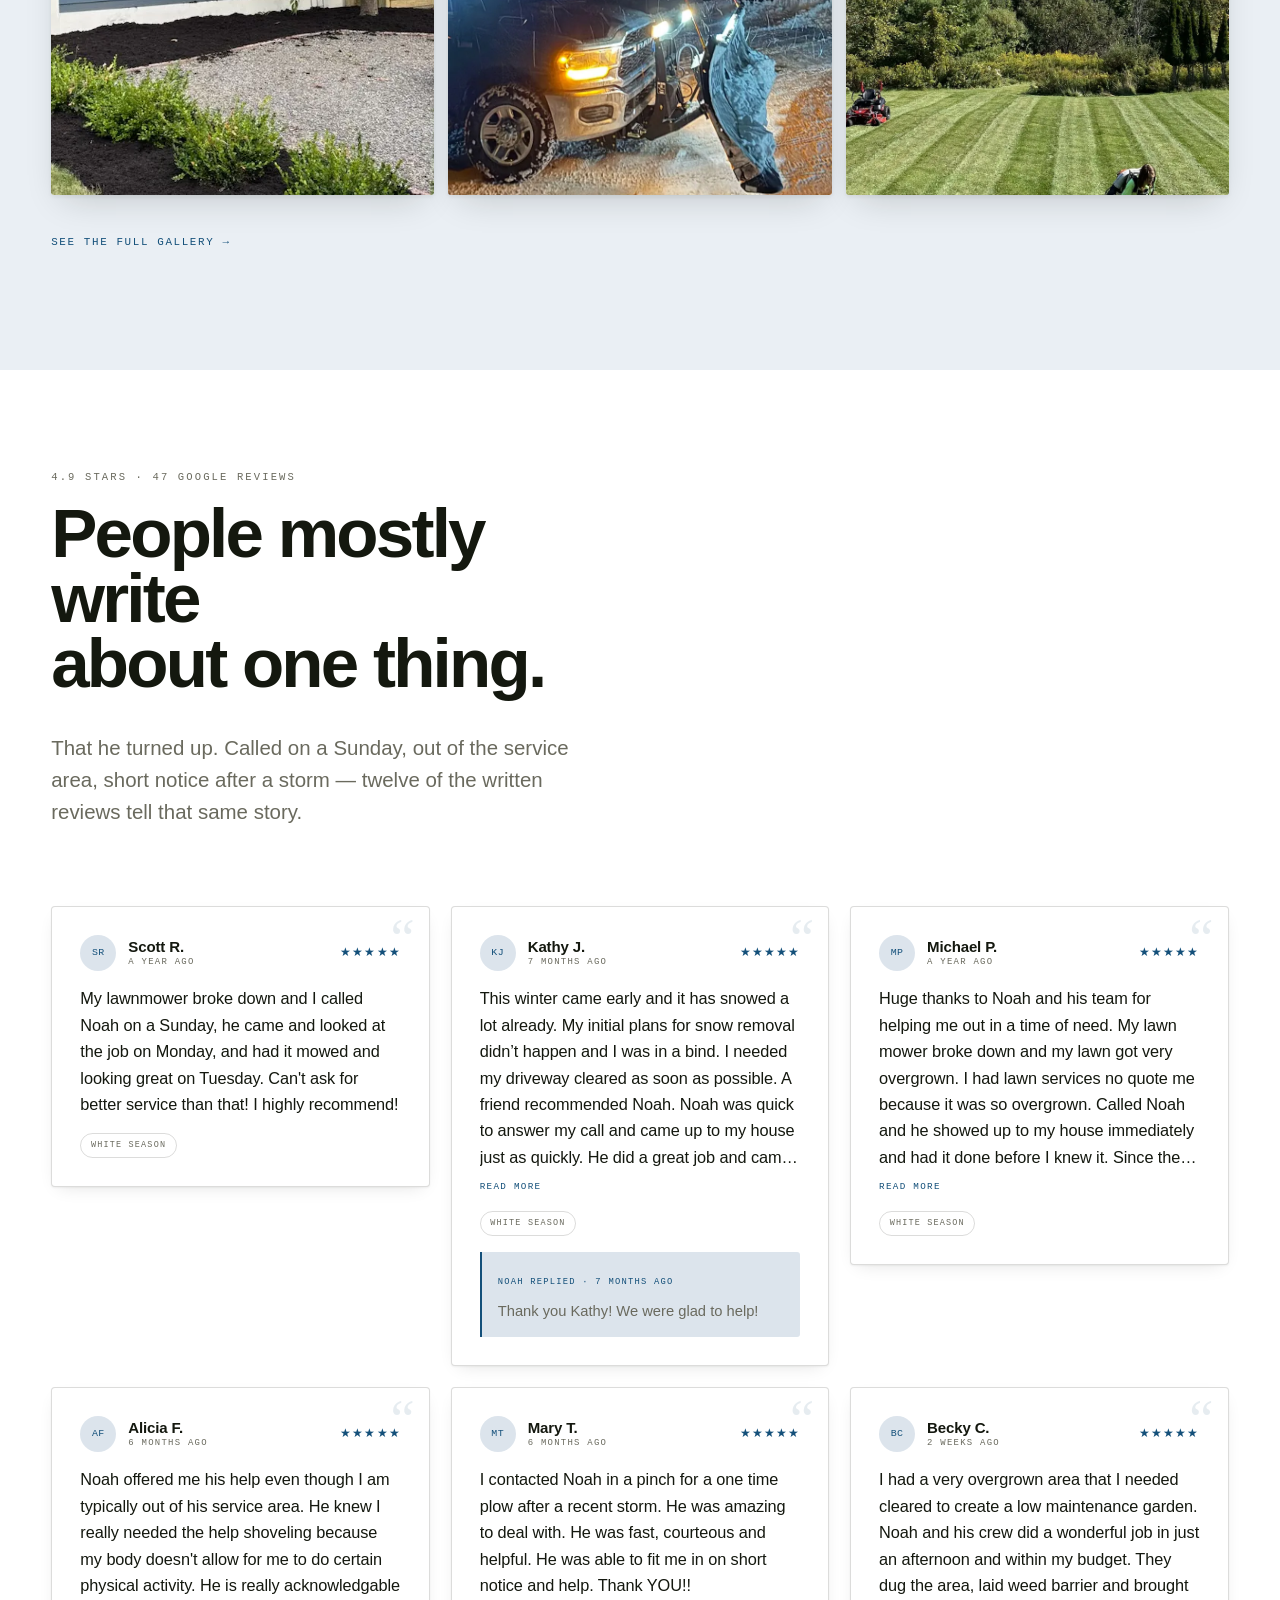
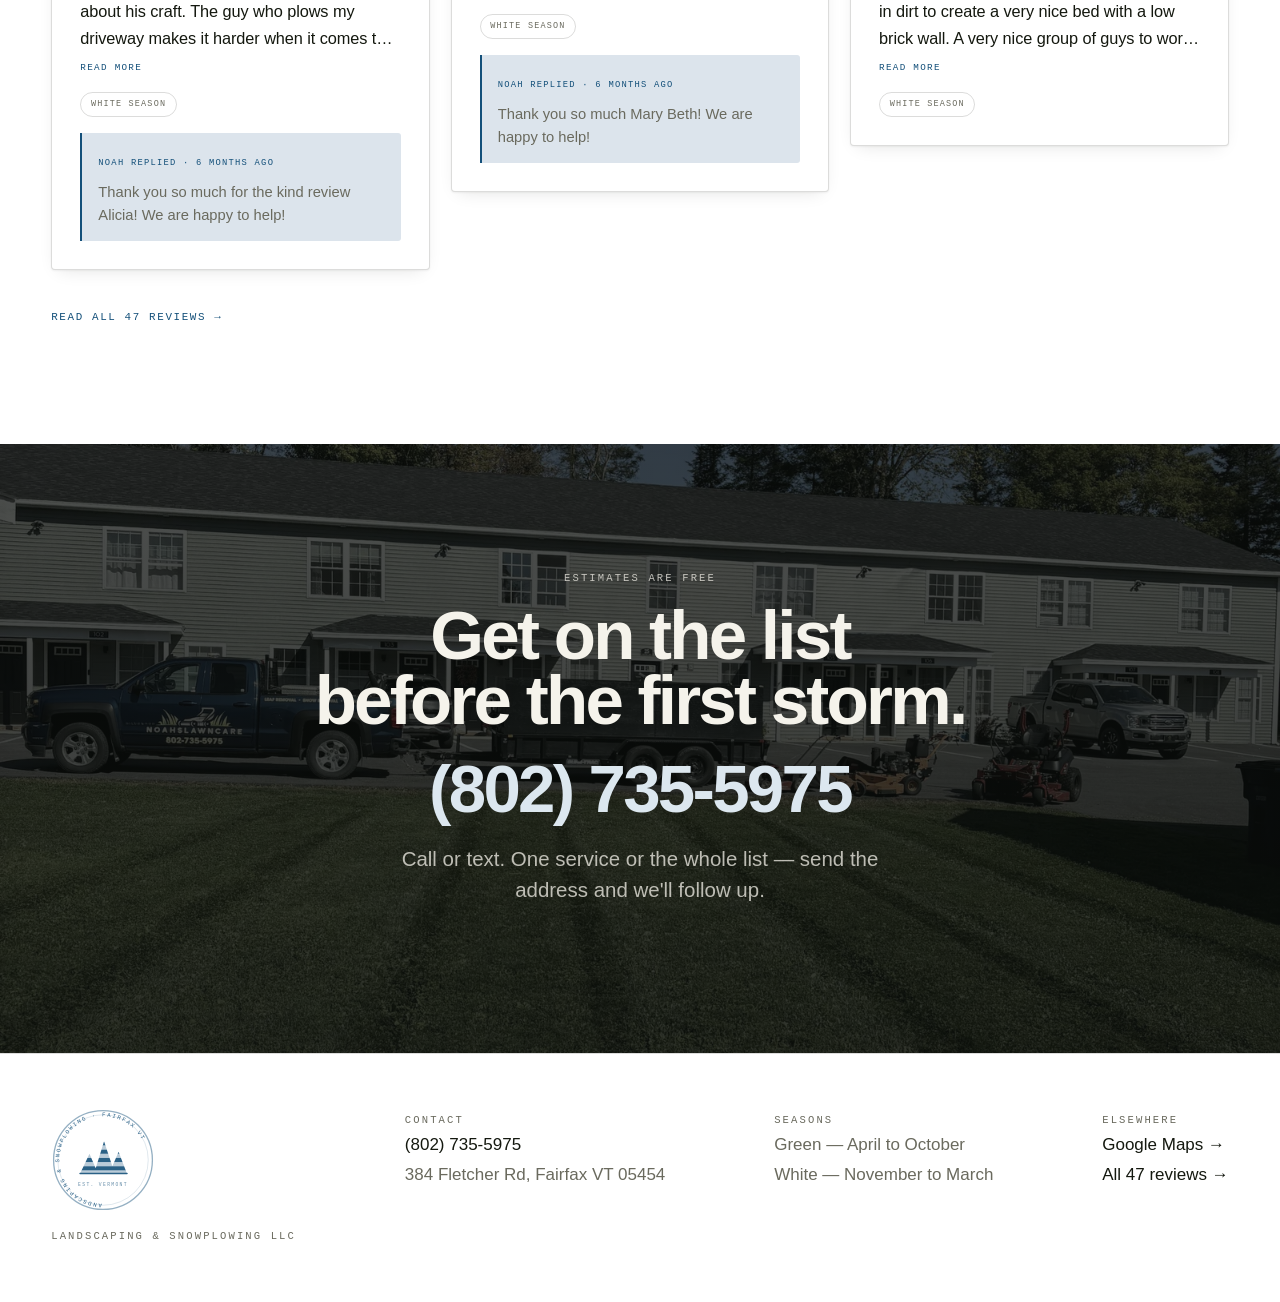
==== commit 13183a2c: "Keep the hero headline clear of the crew The copy was landing on their faces.  Reframed the 16:9 cro" ====
--- a/site/index.html
+++ b/site/index.html
@@ -8,7 +8,7 @@
 <meta property="og:title" content="Twelve months of showing up · Noah's Landscaping &amp; Snowplowing">
 <meta property="og:description" content="Lawn care, beds and cleanups from April. Plowing and shovelling all winter. One crew, twelve months, Fairfax Vermont.">
 <meta property="og:image" content="media/hero/hero-poster.webp">
-<link rel="stylesheet" href="assets/app.css?v=a0c7aae0">
+<link rel="stylesheet" href="assets/app.css?v=34ae82dc">
 <link rel="icon" href="data:image/svg+xml,%3Csvg%20xmlns%3D%22http%3A//www.w3.org/2000/svg%22%20viewBox%3D%220%200%2032%2032%22%20fill%3D%22none%22%3E%3Cdefs%3E%3CclipPath%20id%3D%22f%22%3E%3Cpath%20d%3D%22M1%2C26%20L10%2C9%20L16%2C22%20L22%2C4%20L31%2C26%20Z%22/%3E%3C/clipPath%3E%3C/defs%3E%3Cg%20clip-path%3D%22url%28%23f%29%22%20fill%3D%22%235E9E1A%22%3E%3Crect%20x%3D%220%22%20y%3D%223%22%20width%3D%2232%22%20height%3D%226%22/%3E%3Crect%20x%3D%220%22%20y%3D%229%22%20width%3D%2232%22%20height%3D%226%22%20opacity%3D%22.33%22/%3E%3Crect%20x%3D%220%22%20y%3D%2215%22%20width%3D%2232%22%20height%3D%226%22/%3E%3Crect%20x%3D%220%22%20y%3D%2221%22%20width%3D%2232%22%20height%3D%225%22%20opacity%3D%22.33%22/%3E%3C/g%3E%3Cpath%20d%3D%22M1%2C28.5%20L31%2C28.5%22%20stroke%3D%22%235E9E1A%22%20stroke-width%3D%222.6%22%20stroke-linecap%3D%22round%22/%3E%3C/svg%3E">
 <script>
 /* set theme + season before paint so there is no flash */
--- a/site/assets/app.css
+++ b/site/assets/app.css
@@ -82,7 +82,11 @@
 
 /* ---- type ---- */
 .eyebrow{font-family:var(--mono); font-size:.66rem; letter-spacing:.2em; text-transform:uppercase; color:var(--muted); margin:0}
-.display{font-weight:800; letter-spacing:-.045em; line-height:.9; margin:0; font-size:clamp(2.8rem,9.5vw,9.5rem)}
+/* the hero is 100svh but the headline scaled on width alone, so wide-but-short
+   viewports produced a text block tall enough to ride up over the crew.
+   min() makes it respect height too. */
+.display{font-weight:800; letter-spacing:-.045em; line-height:.9; margin:0;
+  font-size:clamp(2.6rem, min(9vw, 11svh), 8.6rem)}
 .h1{font-weight:800; letter-spacing:-.045em; line-height:.92; margin:.6rem 0 0; font-size:clamp(2.4rem,7vw,6.4rem)}
 .h2{font-weight:800; letter-spacing:-.04em; line-height:.94; margin:0; font-size:clamp(2rem,5.4vw,4.8rem)}
 .h3{font-weight:800; letter-spacing:-.03em; line-height:1.04; margin:.5rem 0 1.2rem; font-size:clamp(1.3rem,2.4vw,2rem)}
@@ -179,9 +183,9 @@
   content:""; position:absolute; inset:0; z-index:1; pointer-events:none;
   background:linear-gradient(180deg,color-mix(in srgb,var(--bg) 70%,transparent) 0%,transparent 32%,color-mix(in srgb,var(--bg) 45%,transparent) 60%,var(--bg) 98%);
 }
-.hero-inner{position:relative; z-index:2; display:grid; gap:1.4rem}
+.hero-inner{position:relative; z-index:2; display:grid; gap:clamp(.7rem,1.4vh,1.4rem)}
 .hero-sub{display:flex; flex-wrap:wrap; gap:1.4rem 2.4rem; align-items:flex-end; justify-content:space-between}
-.hero-cta{display:flex; gap:.7rem; flex-wrap:wrap; margin-top:1.5rem}
+.hero-cta{display:flex; gap:.7rem; flex-wrap:wrap; margin-top:clamp(.8rem,1.8vh,1.5rem)}
 .scroll-hint{font-family:var(--mono); font-size:.6rem; letter-spacing:.2em; text-transform:uppercase; color:var(--muted); display:flex; align-items:center; gap:.6rem}
 .scroll-hint i{display:block; width:1px; height:32px; background:currentColor; animation:drop 2.1s var(--ease) infinite}
 @keyframes drop{0%{transform:scaleY(0);transform-origin:top}45%{transform:scaleY(1);transform-origin:top}55%{transform:scaleY(1);transform-origin:bottom}100%{transform:scaleY(0);transform-origin:bottom}}
@@ -594,3 +598,8 @@
 
 /* ripple over full-bleed photography uses the media accent so it stays visible */
 body[data-page="index"] .ripple{border-color:var(--media-accent)}
+
+
+/* hero copy is height-capped too, so the whole block always clears the crew */
+.hero .lede{font-size:clamp(.98rem, min(1.5vw, 2.4svh), 1.28rem); max-width:44ch}
+.hero .scroll-hint i{height:clamp(18px, 3svh, 32px)}
